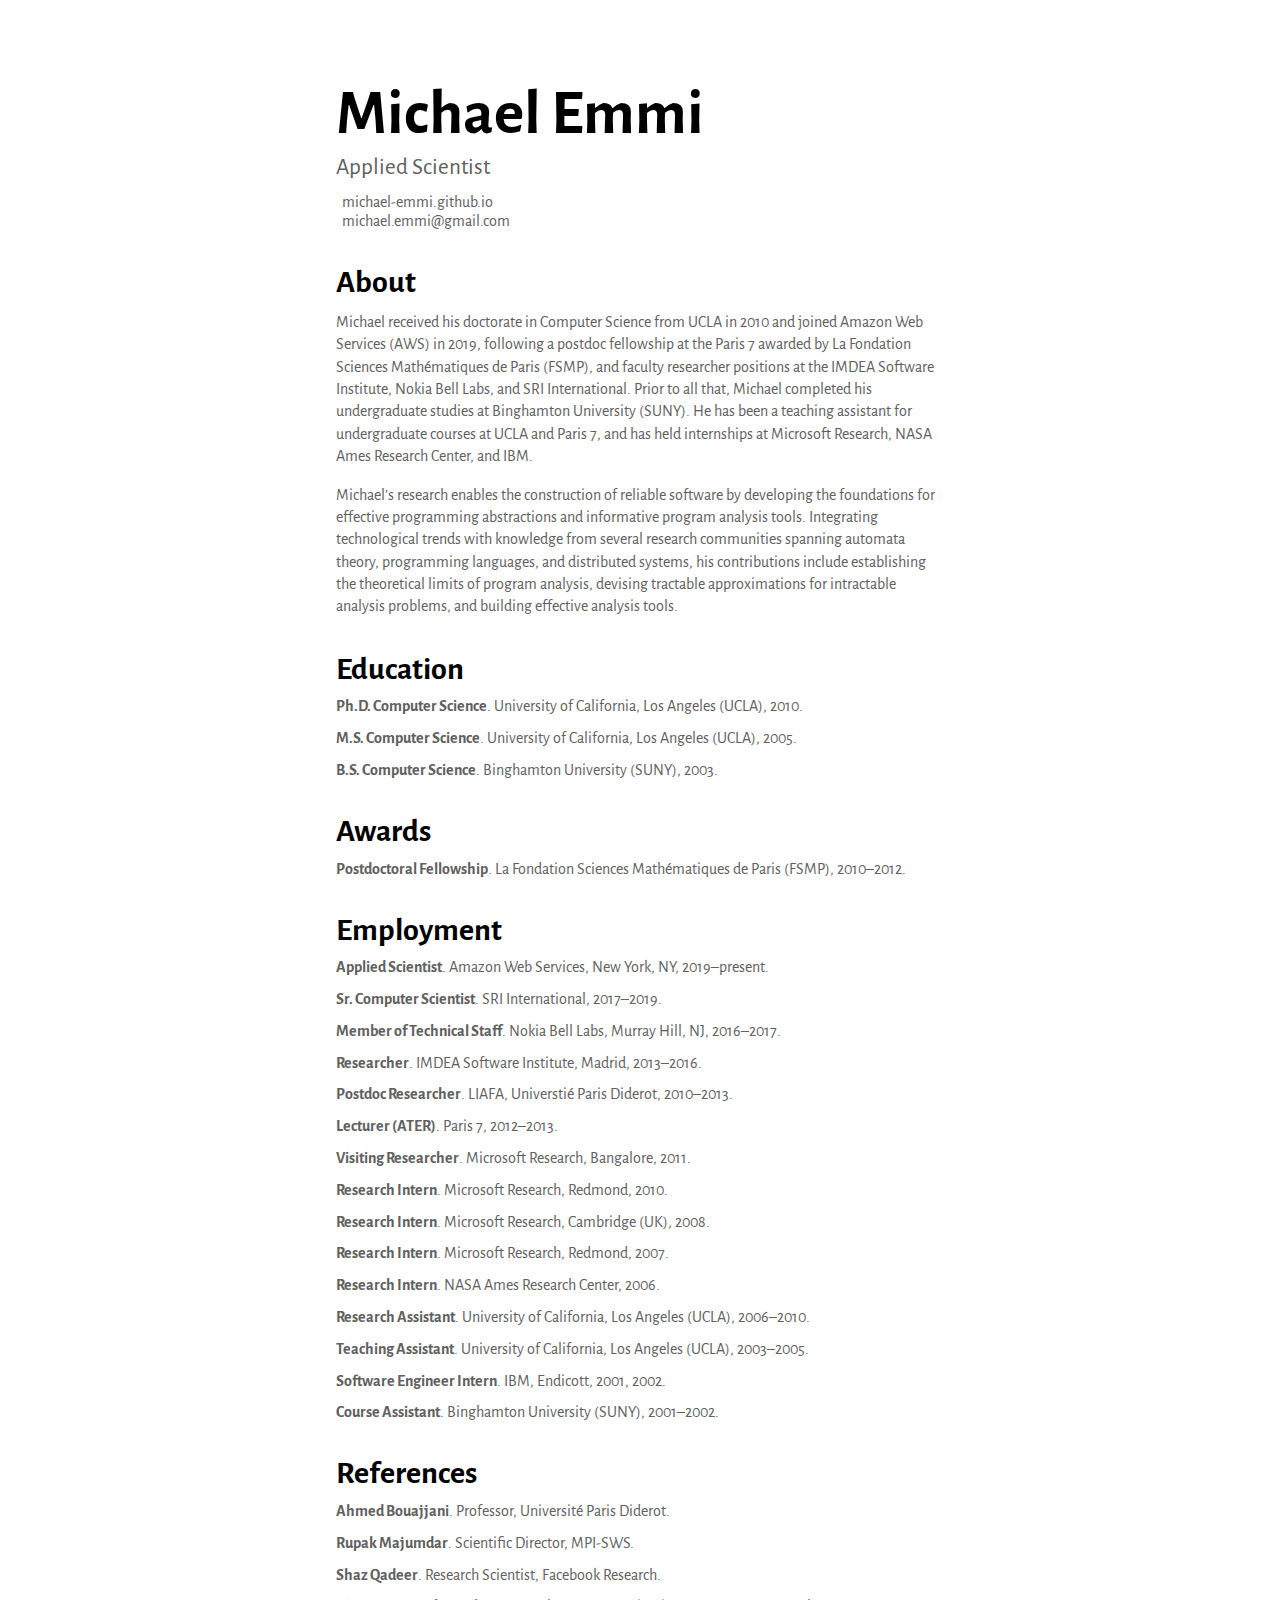
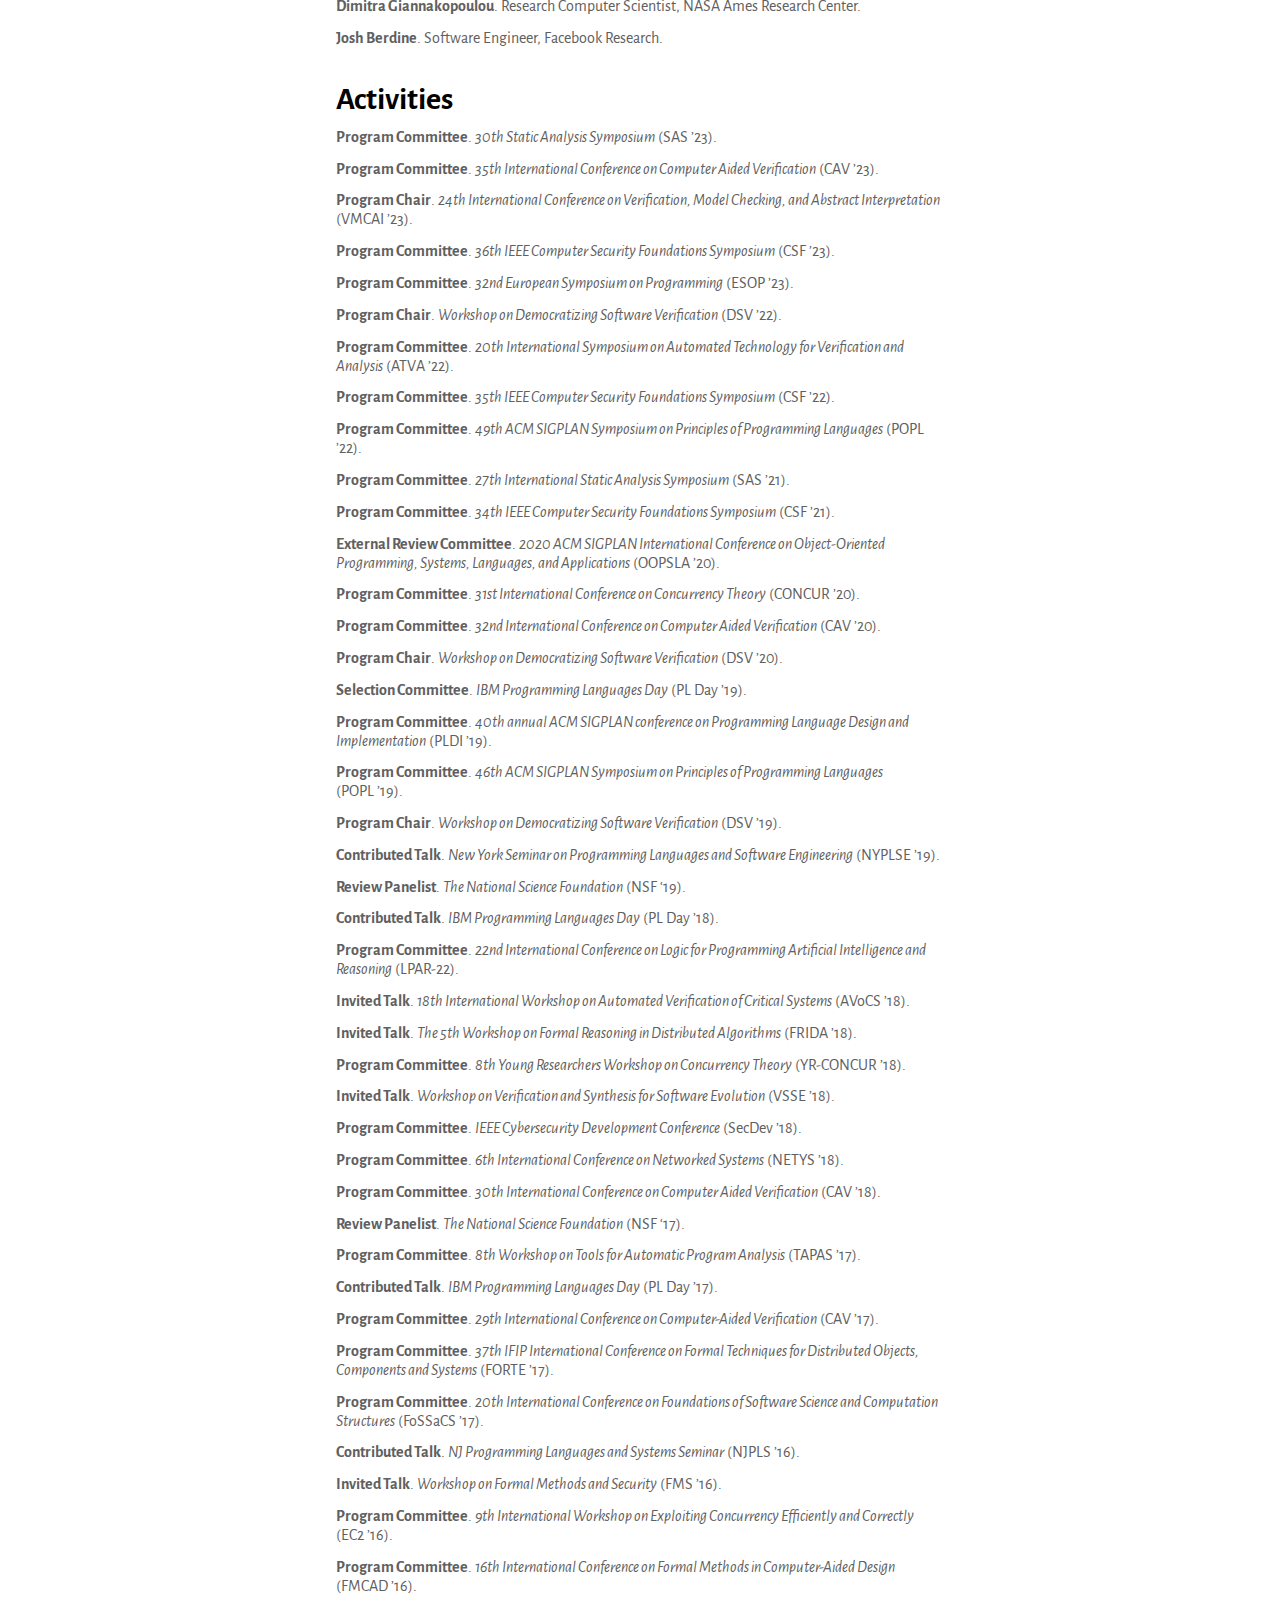
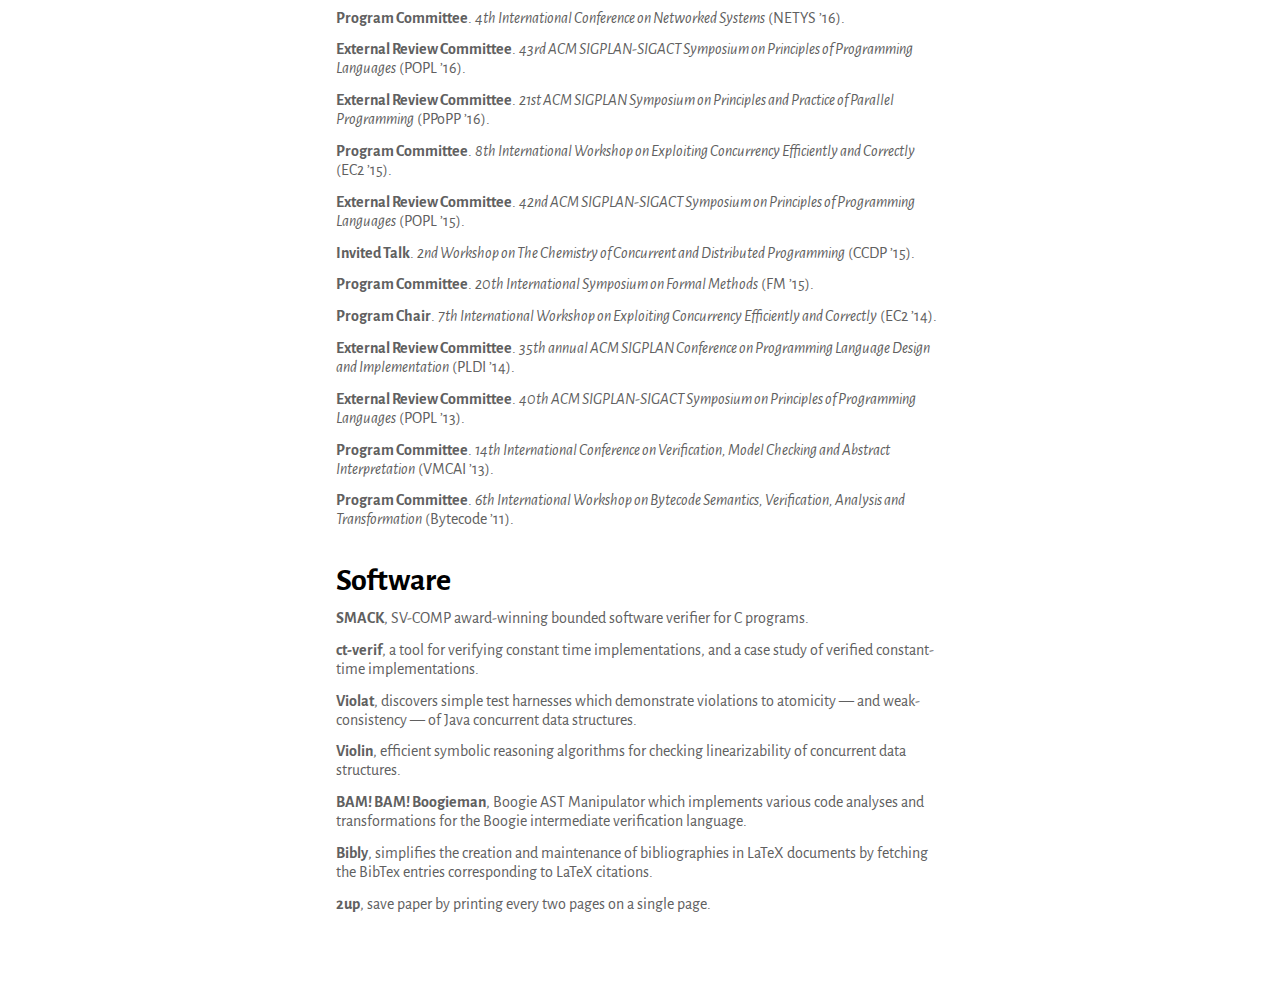
==== cv-no-publications.html @ 53b0be06 "deploy: d41177f6dafae28e1cfff5f3f9bdf8430f9219f1" ====
<!DOCTYPE html>
<html lang="en">
  <head>
    <meta charset='utf-8'>
    <meta name="description" class="template" content="Michael Emmi: Applied Scientist / Amazon Web Services">
    <link rel="stylesheet" media="screen" href="css/screen.css">
    <link rel="stylesheet" media="print" href="css/print.css">
    <link rel="stylesheet" href="css/cv.css">
    <title>Michael Emmi</title>
  </head>

  <body>
    <section id="header">
      <h1 class="title">Michael Emmi</h1>
      <div class="tagline">Applied Scientist</div>
        <div class="row">
          <div class="column left">
            
          </div>
          <div class="column right">
            <a href="https://michael-emmi.github.io">michael-emmi.github.io</a><br>
            <a href="mailto:michael.emmi@gmail.com">michael.emmi@gmail.com</a><br>
          </div>
        </div>
    </section>

    <section id="about">
      <h2>About</h2>
      <div>
          <p>Michael received his doctorate in Computer Science from UCLA in 2010 and joined Amazon Web Services (AWS) in 2019, following a postdoc fellowship at the Paris 7 awarded by La Fondation Sciences Mathématiques de Paris (FSMP), and faculty researcher positions at the IMDEA Software Institute, Nokia Bell Labs, and SRI International. Prior to all that, Michael completed his undergraduate studies at Binghamton University (SUNY). He has been a teaching assistant for undergraduate courses at UCLA and Paris 7, and has held internships at Microsoft Research, NASA Ames Research Center, and IBM.</p>
          <p>Michael’s research enables the construction of reliable software by developing the foundations for effective programming abstractions and informative program analysis tools. Integrating technological trends with knowledge from several research communities spanning automata theory, programming languages, and distributed systems, his contributions include establishing the theoretical limits of program analysis, devising tractable approximations for intractable analysis problems, and building effective analysis tools.</p>
      </div>
    </section>

    <section id="education">
      <h2>Education</h2>
        <div class="item">
          <span class="article-title">Ph.D. Computer Science</span>.
          <!-- , advised by Rupak Majumdar. -->
          University of California, Los Angeles (UCLA), 2010.
        </div>
        <div class="item">
          <span class="article-title">M.S. Computer Science</span>.
          <!-- . -->
          University of California, Los Angeles (UCLA), 2005.
        </div>
        <div class="item">
          <span class="article-title">B.S. Computer Science</span>.
          <!-- , graduated Magna Cum Laude, with Physics minor. -->
          Binghamton University (SUNY), 2003.
        </div>
    </section>

    <section id="awards">
      <h2>Awards</h2>
        <div class="item">
          <span class="article-title">Postdoctoral Fellowship</span>. La Fondation Sciences Mathématiques de Paris (FSMP), 2010–2012.
        </div>
    </section>

    <section id="positions">
      <h2>Employment</h2>
        <div class="item">
          <span class="article-title">Applied Scientist</span>. Amazon Web Services, New York, NY, 2019–present.
        </div>
        <div class="item">
          <span class="article-title">Sr. Computer Scientist</span>. SRI International, 2017–2019.
        </div>
        <div class="item">
          <span class="article-title">Member of Technical Staff</span>. Nokia Bell Labs, Murray Hill, NJ, 2016–2017.
        </div>
        <div class="item">
          <span class="article-title">Researcher</span>. IMDEA Software Institute, Madrid, 2013–2016.
        </div>
        <div class="item">
          <span class="article-title">Postdoc Researcher</span>. LIAFA, Universtié Paris Diderot, 2010–2013.
        </div>
        <div class="item">
          <span class="article-title">Lecturer (ATER)</span>. Paris 7, 2012–2013.
        </div>
        <div class="item">
          <span class="article-title">Visiting Researcher</span>. Microsoft Research, Bangalore, 2011.
        </div>
        <div class="item">
          <span class="article-title">Research Intern</span>. Microsoft Research, Redmond, 2010.
        </div>
        <div class="item">
          <span class="article-title">Research Intern</span>. Microsoft Research, Cambridge (UK), 2008.
        </div>
        <div class="item">
          <span class="article-title">Research Intern</span>. Microsoft Research, Redmond, 2007.
        </div>
        <div class="item">
          <span class="article-title">Research Intern</span>. NASA Ames Research Center, 2006.
        </div>
        <div class="item">
          <span class="article-title">Research Assistant</span>. University of California, Los Angeles (UCLA), 2006–2010.
        </div>
        <div class="item">
          <span class="article-title">Teaching Assistant</span>. University of California, Los Angeles (UCLA), 2003–2005.
        </div>
        <div class="item">
          <span class="article-title">Software Engineer Intern</span>. IBM, Endicott, 2001, 2002.
        </div>
        <div class="item">
          <span class="article-title">Course Assistant</span>. Binghamton University (SUNY), 2001–2002.
        </div>
    </section>

    <section id="references">
      <h2>References</h2>
        <div class="item">
          <span class="article-title"><a href="https://www.irif.fr/~abou//">Ahmed Bouajjani</a></span>. Professor, Université Paris Diderot.
          <span class="print-only"><a href="mailto:abou@irif.fr">abou@irif.fr</a></span>
        </div>
        <div class="item">
          <span class="article-title"><a href="http://www.mpi-sws.org/~rupak/">Rupak Majumdar</a></span>. Scientific Director, MPI-SWS.
          <span class="print-only"><a href="mailto:rupak@mpi-sws.org">rupak@mpi-sws.org</a></span>
        </div>
        <div class="item">
          <span class="article-title"><a href="https://research.fb.com/people/qadeer-shaz/">Shaz Qadeer</a></span>. Research Scientist, Facebook Research.
          
        </div>
        <div class="item">
          <span class="article-title"><a href="http://ti.arc.nasa.gov/profile/dimitra/">Dimitra Giannakopoulou</a></span>. Research Computer Scientist, NASA Ames Research Center.
          <span class="print-only"><a href="mailto:Dimitra.Giannakopoulou@nasa.gov">Dimitra.Giannakopoulou@nasa.gov</a></span>
        </div>
        <div class="item">
          <span class="article-title"><a href="https://research.fb.com/people/berdine-josh/">Josh Berdine</a></span>. Software Engineer, Facebook Research.
          
        </div>
    </section>

    <section id="activities">
      <h2>Activities</h2>
        <div class="item">
          <span class="article-title">Program Committee</span>.
          <span class="article-volume"><a href="https://conf.researchr.org/home/sas-2023">30th Static Analysis Symposium</a></span>
          (SAS ’23).
        </div>
        <div class="item">
          <span class="article-title">Program Committee</span>.
          <span class="article-volume"><a href="http://i-cav.org/2023/">35th International Conference on Computer Aided Verification</a></span>
          (CAV ’23).
        </div>
        <div class="item">
          <span class="article-title">Program Chair</span>.
          <span class="article-volume"><a href="https://popl23.sigplan.org/home/VMCAI-2023">24th International Conference on Verification, Model Checking, and Abstract Interpretation</a></span>
          (VMCAI ’23).
        </div>
        <div class="item">
          <span class="article-title">Program Committee</span>.
          <span class="article-volume"><a href="https://www.ieee-security.org/TC/CSF2023/">36th IEEE Computer Security Foundations Symposium</a></span>
          (CSF ’23).
        </div>
        <div class="item">
          <span class="article-title">Program Committee</span>.
          <span class="article-volume"><a href="">32nd European Symposium on Programming</a></span>
          (ESOP ’23).
        </div>
        <div class="item">
          <span class="article-title">Program Chair</span>.
          <span class="article-volume"><a href="https://smackers.github.io/democratizing-software-verification-workshop-2022/">Workshop on Democratizing Software Verification</a></span>
          (DSV ’22).
        </div>
        <div class="item">
          <span class="article-title">Program Committee</span>.
          <span class="article-volume"><a href="https://atva-conference.org/2022/">20th International Symposium on Automated Technology for Verification and Analysis</a></span>
          (ATVA ’22).
        </div>
        <div class="item">
          <span class="article-title">Program Committee</span>.
          <span class="article-volume"><a href="https://www.ieee-security.org/TC/CSF2022/">35th IEEE Computer Security Foundations Symposium</a></span>
          (CSF ’22).
        </div>
        <div class="item">
          <span class="article-title">Program Committee</span>.
          <span class="article-volume"><a href="https://popl22.sigplan.org">49th ACM SIGPLAN Symposium on Principles of Programming Languages</a></span>
          (POPL ’22).
        </div>
        <div class="item">
          <span class="article-title">Program Committee</span>.
          <span class="article-volume"><a href="https://conf.researchr.org/home/sas-2021">27th International Static Analysis Symposium</a></span>
          (SAS ’21).
        </div>
        <div class="item">
          <span class="article-title">Program Committee</span>.
          <span class="article-volume"><a href="https://www.ieee-security.org/TC/CSF2021/">34th IEEE Computer Security Foundations Symposium</a></span>
          (CSF ’21).
        </div>
        <div class="item">
          <span class="article-title">External Review Committee</span>.
          <span class="article-volume"><a href="https://2020.splashcon.org/track/splash-2020-oopsla">2020 ACM SIGPLAN International Conference on Object-Oriented Programming, Systems, Languages, and Applications</a></span>
          (OOPSLA ’20).
        </div>
        <div class="item">
          <span class="article-title">Program Committee</span>.
          <span class="article-volume"><a href="https://concur2020.forsyte.at">31st International Conference on Concurrency Theory</a></span>
          (CONCUR ’20).
        </div>
        <div class="item">
          <span class="article-title">Program Committee</span>.
          <span class="article-volume"><a href="http://i-cav.org/2020/">32nd International Conference on Computer Aided Verification</a></span>
          (CAV ’20).
        </div>
        <div class="item">
          <span class="article-title">Program Chair</span>.
          <span class="article-volume"><a href="https://smackers.github.io/democratizing-software-verification-workshop-2020/">Workshop on Democratizing Software Verification</a></span>
          (DSV ’20).
        </div>
        <div class="item">
          <span class="article-title">Selection Committee</span>.
          <span class="article-volume"><a href="https://ibm.biz/plday2019">IBM Programming Languages Day</a></span>
          (PL Day ’19).
        </div>
        <div class="item">
          <span class="article-title">Program Committee</span>.
          <span class="article-volume"><a href="https://conf.researchr.org/home/pldi-2019">40th annual ACM SIGPLAN conference on Programming Language Design and Implementation</a></span>
          (PLDI ’19).
        </div>
        <div class="item">
          <span class="article-title">Program Committee</span>.
          <span class="article-volume"><a href="https://popl19.sigplan.org">46th ACM SIGPLAN Symposium on Principles of Programming Languages</a></span>
          (POPL ’19).
        </div>
        <div class="item">
          <span class="article-title">Program Chair</span>.
          <span class="article-volume"><a href="https://smackers.github.io/democratizing-software-verification-workshop-2019/">Workshop on Democratizing Software Verification</a></span>
          (DSV ’19).
        </div>
        <div class="item">
          <span class="article-title">Contributed Talk</span>.
          <span class="article-volume"><a href="https://nyplse.commons.gc.cuny.edu">New York Seminar on Programming Languages and Software Engineering</a></span>
          (NYPLSE ’19).
        </div>
        <div class="item">
          <span class="article-title">Review Panelist</span>.
          <span class="article-volume"><a href="https://www.nsf.gov">The National Science Foundation</a></span>
          (NSF ‘19).
        </div>
        <div class="item">
          <span class="article-title">Contributed Talk</span>.
          <span class="article-volume"><a href="https://ibm.biz/plday2018">IBM Programming Languages Day</a></span>
          (PL Day ’18).
        </div>
        <div class="item">
          <span class="article-title">Program Committee</span>.
          <span class="article-volume"><a href="http://easychair.org/smart-program/LPAR-22/">22nd International Conference on Logic for Programming Artificial Intelligence and Reasoning</a></span>
          (LPAR-22).
        </div>
        <div class="item">
          <span class="article-title">Invited Talk</span>.
          <span class="article-volume"><a href="http://avocs18.irisa.fr">18th International Workshop on Automated Verification of Critical Systems</a></span>
          (AVoCS ’18).
        </div>
        <div class="item">
          <span class="article-title">Invited Talk</span>.
          <span class="article-volume"><a href="http://forsyte.at/events/frida2018/">The 5th Workshop on Formal Reasoning in Distributed Algorithms</a></span>
          (FRIDA ’18).
        </div>
        <div class="item">
          <span class="article-title">Program Committee</span>.
          <span class="article-volume"><a href="https://www.irif.fr/~cenea/yr-concur2018/">8th Young Researchers Workshop on Concurrency Theory</a></span>
          (YR-CONCUR ’18).
        </div>
        <div class="item">
          <span class="article-title">Invited Talk</span>.
          <span class="article-volume"><a href="http://www.cs.princeton.edu/~grigoryf/vsse_program.html">Workshop on Verification and Synthesis for Software Evolution</a></span>
          (VSSE ’18).
        </div>
        <div class="item">
          <span class="article-title">Program Committee</span>.
          <span class="article-volume"><a href="http://secdev.ieee.org/2018/home">IEEE Cybersecurity Development Conference</a></span>
          (SecDev ’18).
        </div>
        <div class="item">
          <span class="article-title">Program Committee</span>.
          <span class="article-volume"><a href="http://netys.net">6th International Conference on Networked Systems</a></span>
          (NETYS ’18).
        </div>
        <div class="item">
          <span class="article-title">Program Committee</span>.
          <span class="article-volume"><a href="http://cavconference.org/2018/">30th International Conference on Computer Aided Verification</a></span>
          (CAV ’18).
        </div>
        <div class="item">
          <span class="article-title">Review Panelist</span>.
          <span class="article-volume"><a href="https://www.nsf.gov">The National Science Foundation</a></span>
          (NSF ‘17).
        </div>
        <div class="item">
          <span class="article-title">Program Committee</span>.
          <span class="article-volume"><a href="http://cs.nyu.edu/acsys/tapas2017/">8th Workshop on Tools for Automatic Program Analysis</a></span>
          (TAPAS ’17).
        </div>
        <div class="item">
          <span class="article-title">Contributed Talk</span>.
          <span class="article-volume"><a href="https://ibm.biz/plday2017">IBM Programming Languages Day</a></span>
          (PL Day ’17).
        </div>
        <div class="item">
          <span class="article-title">Program Committee</span>.
          <span class="article-volume"><a href="http://cavconference.org/2017/">29th International Conference on Computer-Aided Verification</a></span>
          (CAV ’17).
        </div>
        <div class="item">
          <span class="article-title">Program Committee</span>.
          <span class="article-volume"><a href="">37th IFIP International Conference on Formal Techniques for Distributed Objects, Components and Systems</a></span>
          (FORTE ’17).
        </div>
        <div class="item">
          <span class="article-title">Program Committee</span>.
          <span class="article-volume"><a href="http://www.etaps.org/index.php/2017/fossacs">20th International Conference on Foundations of Software Science and Computation Structures</a></span>
          (FoSSaCS ’17).
        </div>
        <div class="item">
          <span class="article-title">Contributed Talk</span>.
          <span class="article-volume"><a href="http://www.njpls.org/sep16.html">NJ Programming Languages and Systems Seminar</a></span>
          (NJPLS ’16).
        </div>
        <div class="item">
          <span class="article-title">Invited Talk</span>.
          <span class="article-volume"><a href="https://conf.researchr.org/track/pldi-2016/FMS-2016-papers">Workshop on Formal Methods and Security</a></span>
          (FMS ’16).
        </div>
        <div class="item">
          <span class="article-title">Program Committee</span>.
          <span class="article-volume"><a href="http://ecee.colorado.edu/pavol/ec2-2016/">9th International Workshop on Exploiting Concurrency Efficiently and Correctly</a></span>
          (EC2 ’16).
        </div>
        <div class="item">
          <span class="article-title">Program Committee</span>.
          <span class="article-volume"><a href="http://www.cs.utexas.edu/~hunt/fmcad/">16th International Conference on Formal Methods in Computer-Aided Design</a></span>
          (FMCAD ’16).
        </div>
        <div class="item">
          <span class="article-title">Program Committee</span>.
          <span class="article-volume"><a href="http://netys.net">4th International Conference on Networked Systems</a></span>
          (NETYS ’16).
        </div>
        <div class="item">
          <span class="article-title">External Review Committee</span>.
          <span class="article-volume"><a href="http://conf.researchr.org/home/POPL-2016">43rd ACM SIGPLAN-SIGACT Symposium on Principles of Programming Languages</a></span>
          (POPL ’16).
        </div>
        <div class="item">
          <span class="article-title">External Review Committee</span>.
          <span class="article-volume"><a href="https://ppopp15.soe.ucsc.edu">21st ACM SIGPLAN Symposium on Principles and Practice of Parallel Programming</a></span>
          (PPoPP ’16).
        </div>
        <div class="item">
          <span class="article-title">Program Committee</span>.
          <span class="article-volume"><a href="http://multicore.doc.ic.ac.uk/events/ec2/">8th International Workshop on Exploiting Concurrency Efficiently and Correctly</a></span>
          (EC2 ’15).
        </div>
        <div class="item">
          <span class="article-title">External Review Committee</span>.
          <span class="article-volume"><a href="http://popl.mpi-sws.org/2015/">42nd ACM SIGPLAN-SIGACT Symposium on Principles of Programming Languages</a></span>
          (POPL ’15).
        </div>
        <div class="item">
          <span class="article-title">Invited Talk</span>.
          <span class="article-volume"><a href="http://netys.net/history/netys2015/workshops/index.html">2nd Workshop on The Chemistry of Concurrent and Distributed Programming</a></span>
          (CCDP ’15).
        </div>
        <div class="item">
          <span class="article-title">Program Committee</span>.
          <span class="article-volume"><a href="http://fm2015.ifi.uio.no">20th International Symposium on Formal Methods</a></span>
          (FM ’15).
        </div>
        <div class="item">
          <span class="article-title">Program Chair</span>.
          <span class="article-volume"><a href="http://software.imdea.org/ec2-2014/">7th International Workshop on Exploiting Concurrency Efficiently and Correctly</a></span>
          (EC2 ’14).
        </div>
        <div class="item">
          <span class="article-title">External Review Committee</span>.
          <span class="article-volume"><a href="http://conferences.inf.ed.ac.uk/pldi2014/">35th annual ACM SIGPLAN Conference on Programming Language Design and Implementation</a></span>
          (PLDI ’14).
        </div>
        <div class="item">
          <span class="article-title">External Review Committee</span>.
          <span class="article-volume"><a href="http://popl.mpi-sws.org/2013/">40th ACM SIGPLAN-SIGACT Symposium on Principles of Programming Languages</a></span>
          (POPL ’13).
        </div>
        <div class="item">
          <span class="article-title">Program Committee</span>.
          <span class="article-volume"><a href="http://vmcai13.di.univr.it/">14th International Conference on Verification, Model Checking and Abstract Interpretation</a></span>
          (VMCAI ’13).
        </div>
        <div class="item">
          <span class="article-title">Program Committee</span>.
          <span class="article-volume"><a href="http://vmcai13.di.univr.it/">6th International Workshop on Bytecode Semantics, Verification, Analysis and Transformation</a></span>
          (Bytecode ’11).
        </div>
    </section>

    <section id="software">
      <h2>Software</h2>
        <div class="item">
          <span class="article-title"><a href="https://github.com/smackers/smack">SMACK</a></span>,
          SV-COMP award-winning bounded software verifier for C programs.

          <span class="print-only"><a href="https://github.com/smackers/smack">https://github.com/smackers/smack</a></span>
        </div>
        <div class="item">
          <span class="article-title"><a href="https://github.com/imdea-software/verifying-constant-time">ct-verif</a></span>,
          a tool for verifying constant time implementations, and a case study of verified constant-time implementations.

          <span class="print-only"><a href="https://github.com/imdea-software/verifying-constant-time">https://github.com/imdea-software/verifying-constant-time</a></span>
        </div>
        <div class="item">
          <span class="article-title"><a href="https://github.com/michael-emmi/violat">Violat</a></span>,
          discovers simple test harnesses which demonstrate violations to atomicity — and weak-consistency — of Java concurrent data structures.

          <span class="print-only"><a href="https://github.com/michael-emmi/violat">https://github.com/michael-emmi/violat</a></span>
        </div>
        <div class="item">
          <span class="article-title"><a href="https://github.com/imdea-software/violin">Violin</a></span>,
          efficient symbolic reasoning algorithms for checking linearizability of concurrent data structures.

          <span class="print-only"><a href="https://github.com/imdea-software/violin">https://github.com/imdea-software/violin</a></span>
        </div>
        <div class="item">
          <span class="article-title"><a href="https://github.com/michael-emmi/bam-bam-boogieman">BAM! BAM! Boogieman</a></span>,
          Boogie AST Manipulator which implements various code analyses and transformations for the Boogie intermediate verification language.

          <span class="print-only"><a href="https://github.com/michael-emmi/bam-bam-boogieman">https://github.com/michael-emmi/bam-bam-boogieman</a></span>
        </div>
        <div class="item">
          <span class="article-title"><a href="https://github.com/michael-emmi/bibly">Bibly</a></span>,
          simplifies the creation and maintenance of bibliographies in LaTeX documents by fetching the BibTex entries corresponding to LaTeX citations.

          <span class="print-only"><a href="https://github.com/michael-emmi/bibly">https://github.com/michael-emmi/bibly</a></span>
        </div>
        <div class="item">
          <span class="article-title"><a href="https://github.com/michael-emmi/2up">2up</a></span>,
          save paper by printing every two pages on a single page.

          <span class="print-only"><a href="https://github.com/michael-emmi/2up">https://github.com/michael-emmi/2up</a></span>
        </div>
    </section>

  </body>

</html>
---- css/screen.css ----
@import url("https://fonts.googleapis.com/css?family=Alegreya+Sans");

body {
  font-family: 'Alegreya Sans', Georgia, serif;
  padding: 0;
  margin: 1em 1em 1em 1em;
}

@media only screen and (max-device-width: 480px) {
  body {
    font-family: sans-serif;;
  }
  p {
    font-size: 2vw;
  }
}

section {
  margin: 2em 0 1em 0;
  padding: 0 1em 0 1em;
}

h2 {
  margin: 0 0 0.3em 0;
  font-size: 2em;
  font-weight: light;
  color: #000000;
}

p {
  margin: 0 0 1em 0;
  line-height: 1.4;
  color: #606060;
}

a {
  color: #A0A0A0;
  text-decoration: none;
}

a[href] {
  color: #606060;
}

a[href]:hover {
  color: #F08080;
  text-decoration: underline;
}

.screen-only {

}

.print-only {
  display: none;
}

.info a {
  color: #A0A0A0;
}

.tag a {
  padding: 0.2em;
  color: #A0A0A0;
}

#header {
  white-space: nowrap;
}

.title {
  font-size: 4em;
  margin: 0 0 0 0;
}

.tagline {
  font-size: 1.45em;
  font-weight: normal;
  margin: 0 0 0.5em 0;
  color: #606060;
}

ol {
  padding-left: 0
}

.item {
  display: table;
  width: 100%;
  margin-bottom: 0.8em;
  color: #606060;
}

li.item {
  display: list-item
}

.head {
  display: table-row;
}


.row {
  clear: both;
  padding: 0;
  margin: 0;
}

.row:first-child {
  margin-left: 0;
}

.row:before,
.row:after {
  content: "";
  display: table;
}

.row:after {
  clear: both;
}

.row {
  zoom: 1;
}

.column {
  display: block;
  float: left;
  margin: 0 1% 0 1%;
}

.left {
	width: 48%;
}
.right {
	width: 48%;
}
---- css/print.css ----
@page {
  size: auto;
}

@page :first {
}

body {
  font-size: 9pt;
  padding: 0;
  margin: 1em 1em 1em 1em;
}

section {
  margin: 2em 0 1em 0;
  padding: 0 1em 0 1em;
}

h2 {
  margin: 0 0 0.3em 0;
  font-size: 2em;
  font-weight: light;
  color: #000000;
  page-break-inside: avoid;
}

p {
  margin: 0 0 1em 0;
  line-height: 1.4;
  color: #606060;
}

a {
/*  color: #A0A0A0;*/
  text-decoration: none;
}

a[href] {
  color: #606060;
}

a[href]:hover {
/*  color: #F08080;*/
/*  text-decoration: underline;*/
}

.screen-only {
  display: none;
}

.print-only {

}

.info a {
  color: #A0A0A0;
}

.tag a {
  padding: 0.2em;
/*  color: #A0A0A0;*/
}

#header {
  white-space: nowrap;
}

.title {
  font-size: 4em;
  margin: 0 0 0 0;
}

.tagline {
  font-size: 1.45em;
  font-weight: normal;
  margin: 0 0 0.5em 0;
  color: #606060;
}

.item {
  display: table;
  width: 100%;
  margin-bottom: 0.8em;
  color: #606060;
  page-break-inside: avoid;
}

.head {
  display: table-row;
}


.row {
  clear: both;
  padding: 0;
  margin: 0;
}

.row:first-child {
  margin-left: 0;
}

.row:before,
.row:after {
  content: "";
  display: table;
}

.row:after {
  clear: both;
}

.row {
  zoom: 1;
}

.column {
  display: block;
  float: left;
  margin: 0 1% 0 1%;
}

.left {
	width: 48%;
}
.right {
	width: 48%;
}
---- css/cv.css ----
body {
  width: 40em;
  margin: 2cm auto 2cm auto;
}

.article-title {
  font-weight: bold;
}

.article-volume {
  font-style: italic;
  font-weight: light;
}

.list span::after {
  content: ", "
}

.list span:last-of-type:after {
  content: ""
}

@media only screen and (max-device-width: 480px) {
	.column { margin: 1% 0 1% 0%;}
	.left, .right { width: 100%; }
  body {
    margin: 5%;
    font-size: 3vw;
    -webkit-font-smoothing: antialiased;
  }
}
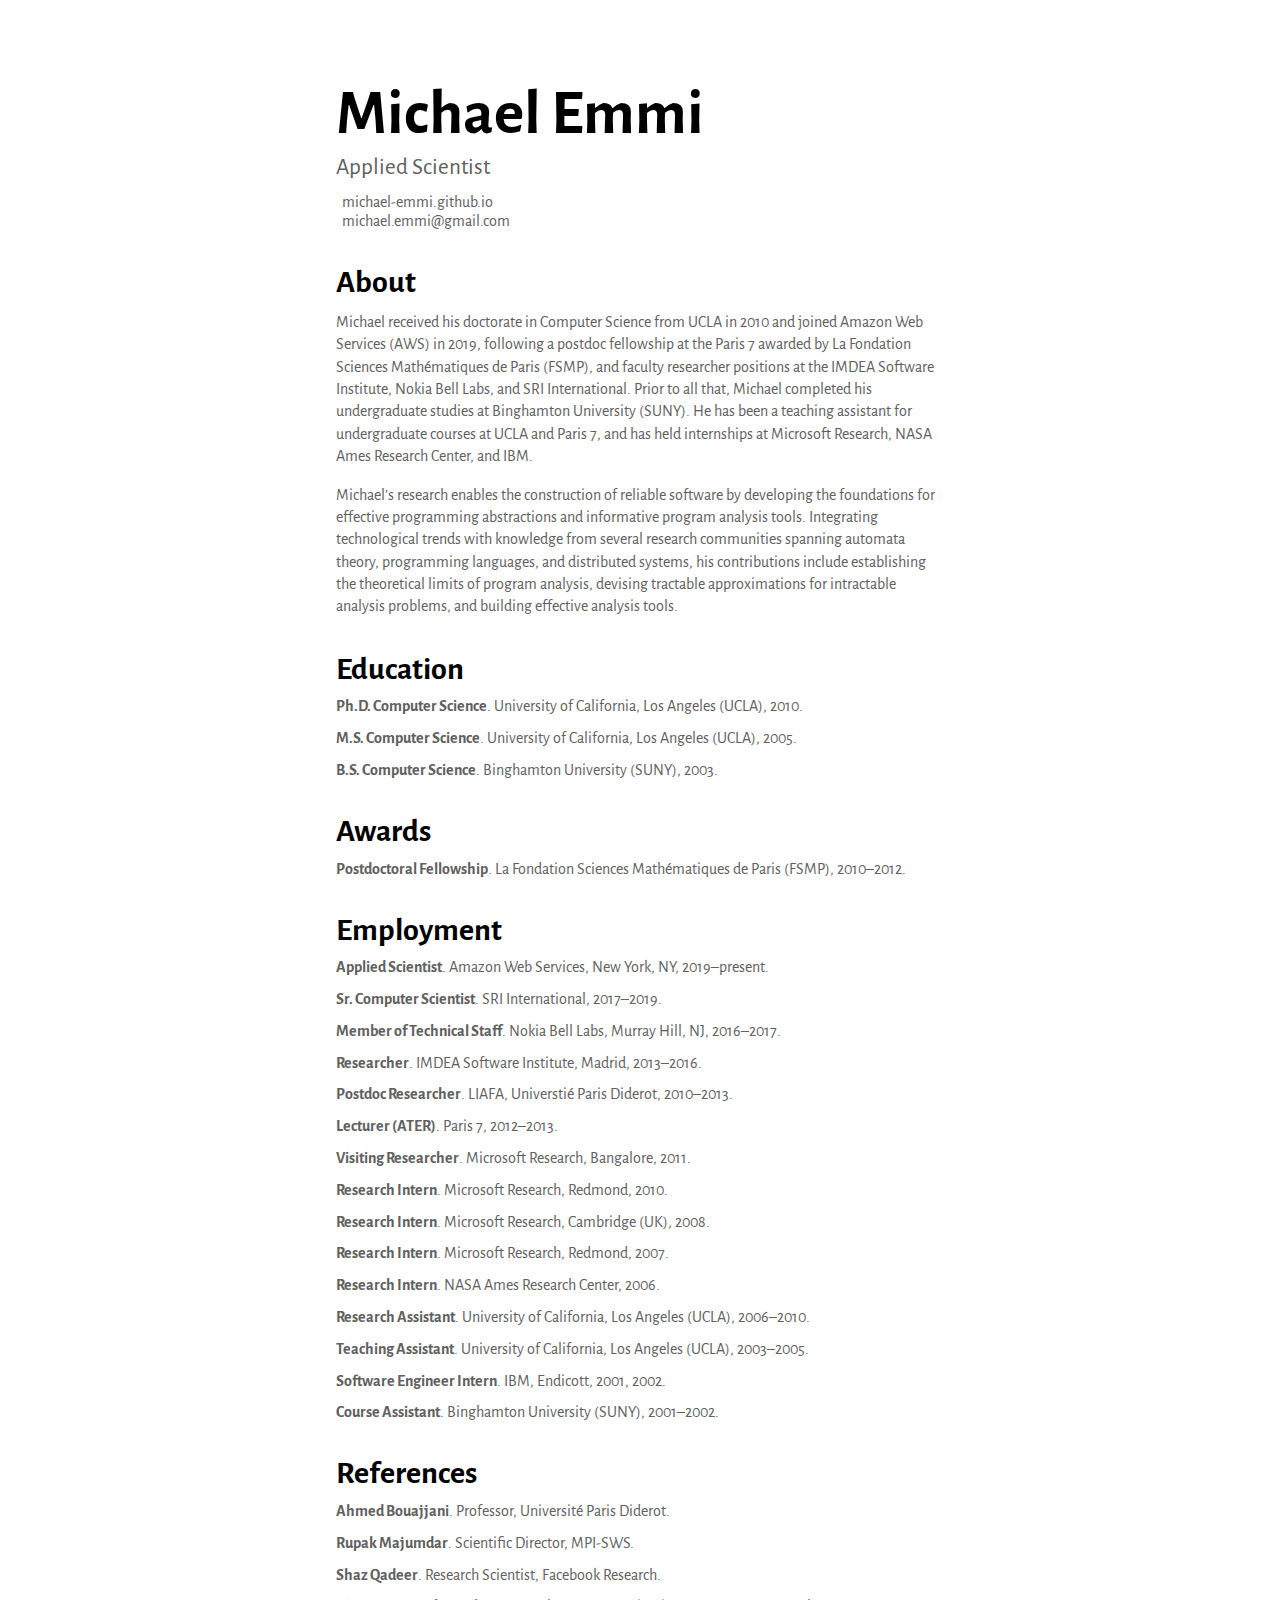
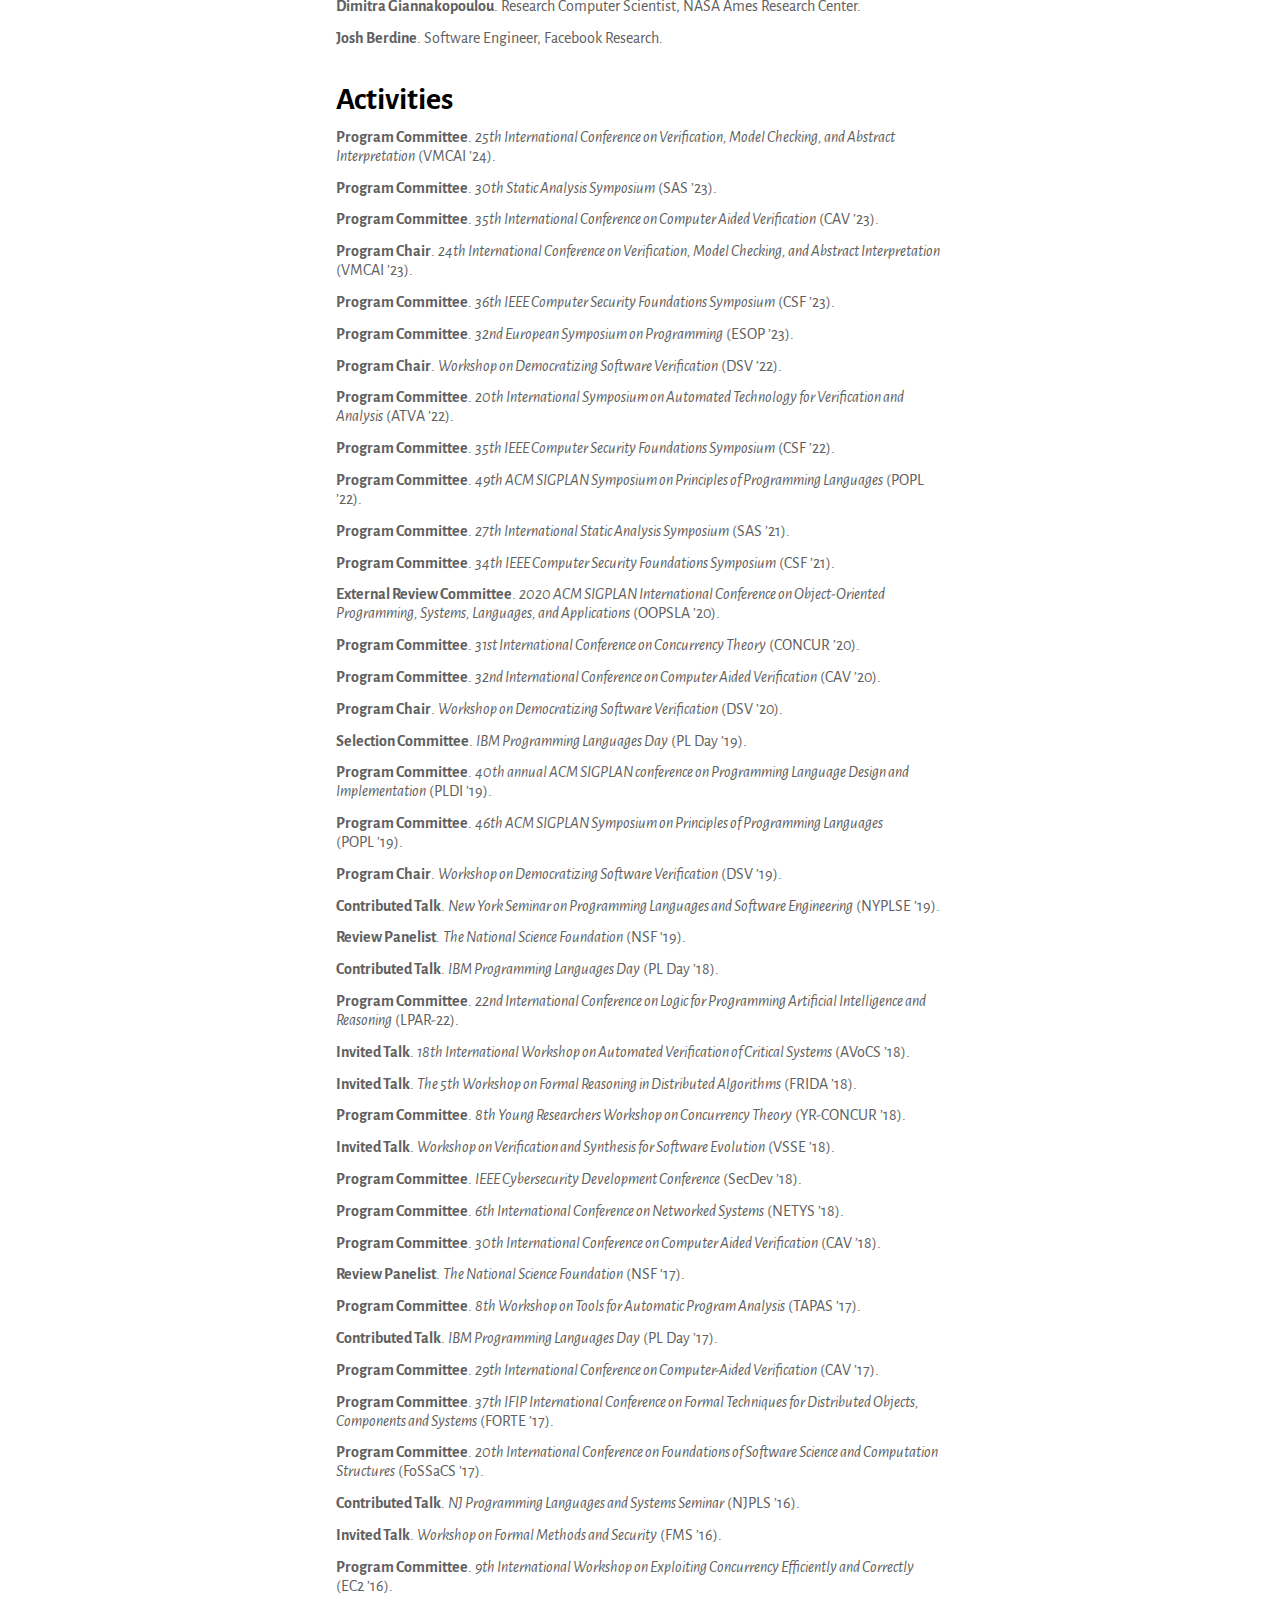
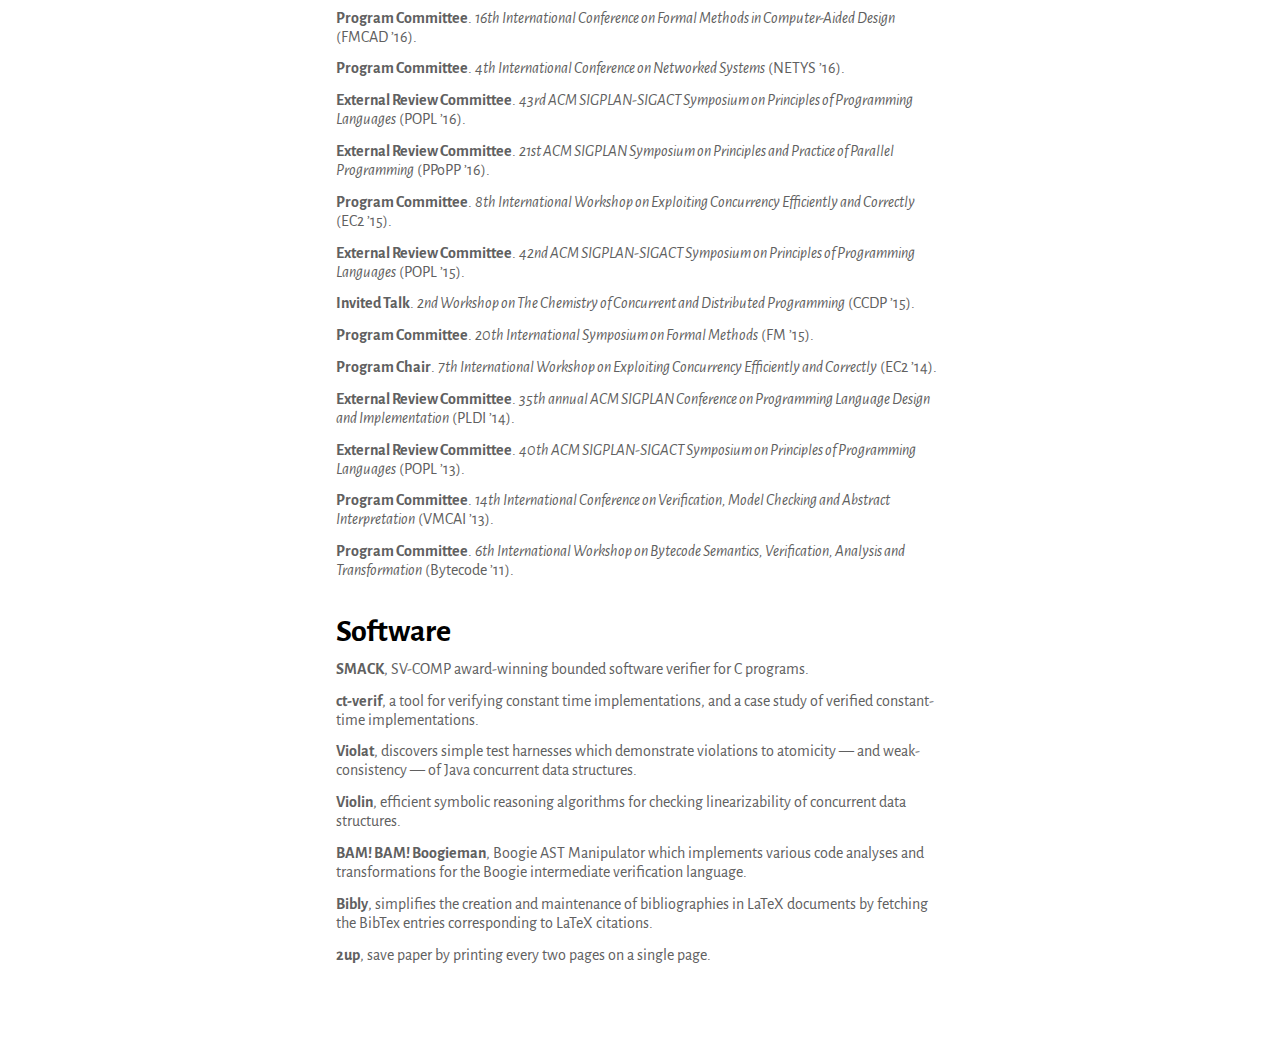
==== commit 23ccdacb: "deploy: 332b6254cb1dd34e638961495ad30aedfce64a0a" ====
--- a/cv-no-publications.html
+++ b/cv-no-publications.html
@@ -135,6 +135,11 @@
       <h2>Activities</h2>
         <div class="item">
           <span class="article-title">Program Committee</span>.
+          <span class="article-volume"><a href="https://popl24.sigplan.org/home/VMCAI-2024">25th International Conference on Verification, Model Checking, and Abstract Interpretation</a></span>
+          (VMCAI ’24).
+        </div>
+        <div class="item">
+          <span class="article-title">Program Committee</span>.
           <span class="article-volume"><a href="https://conf.researchr.org/home/sas-2023">30th Static Analysis Symposium</a></span>
           (SAS ’23).
         </div>
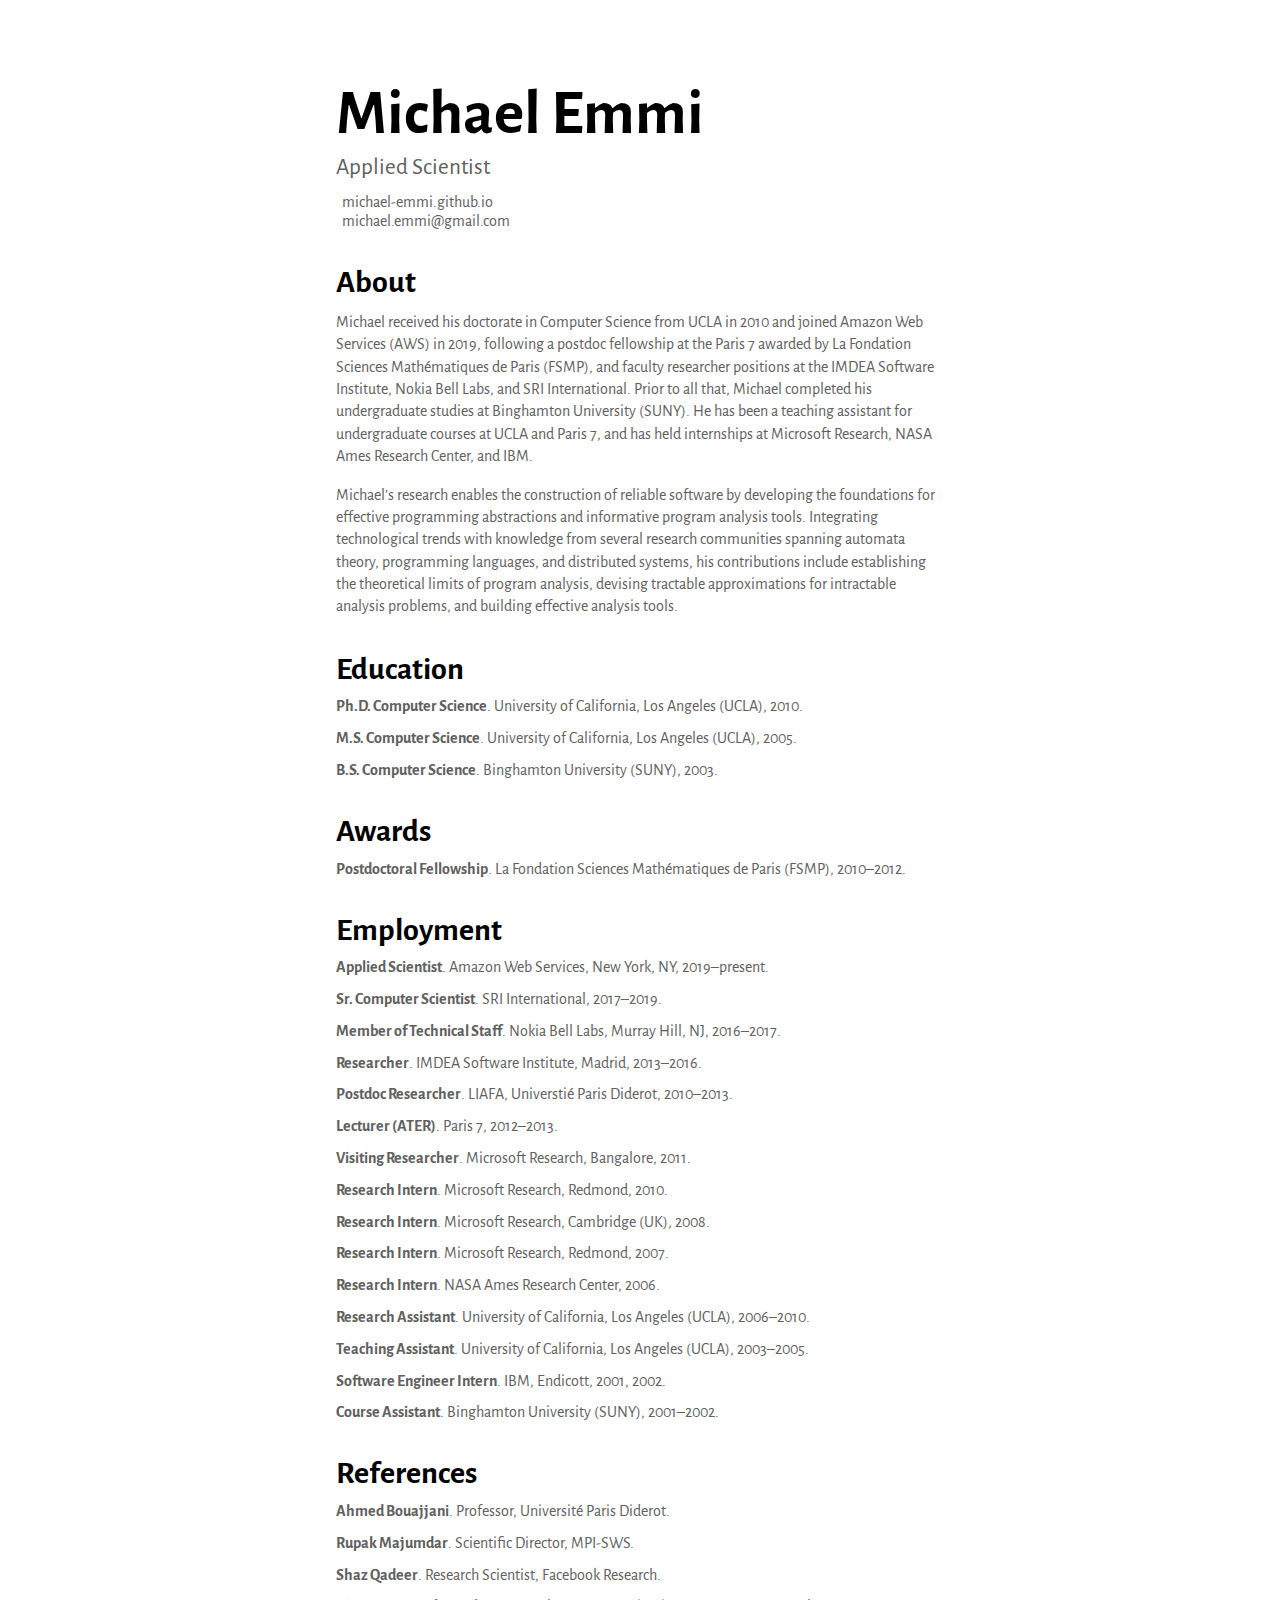
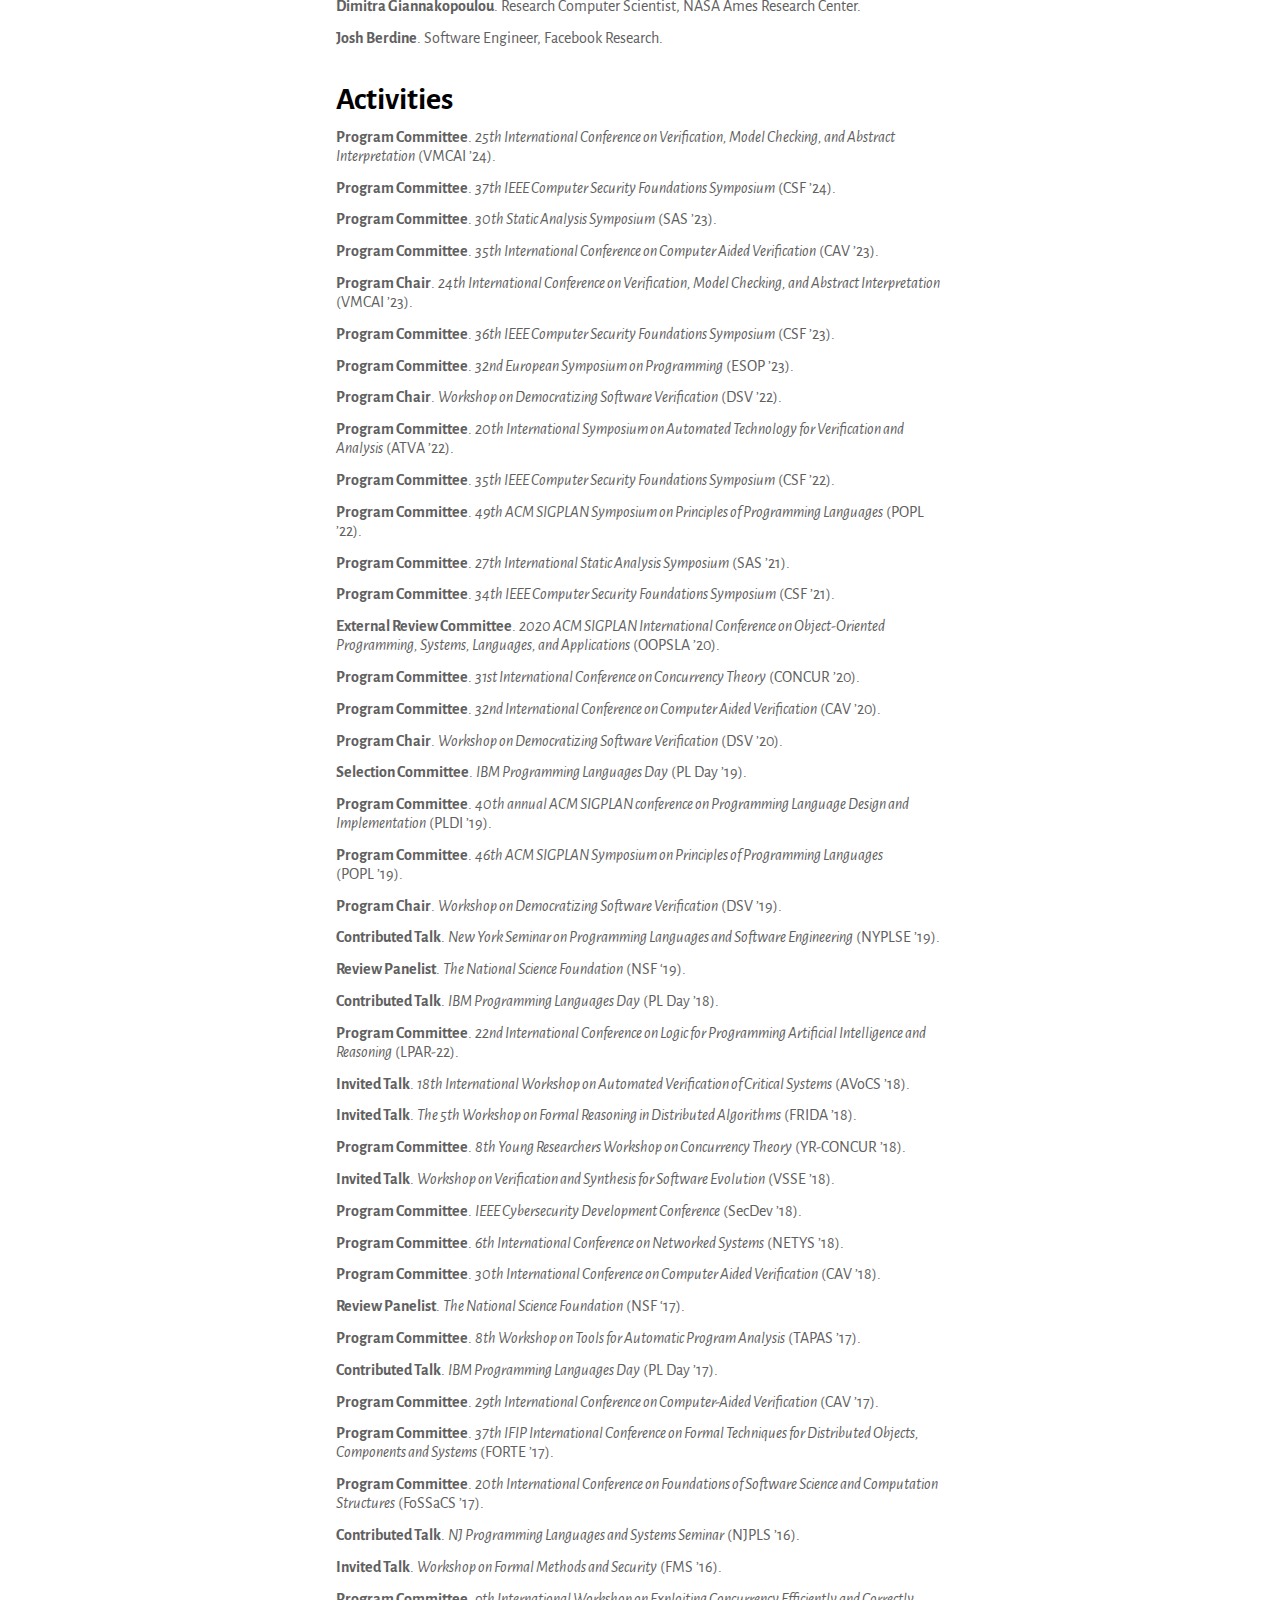
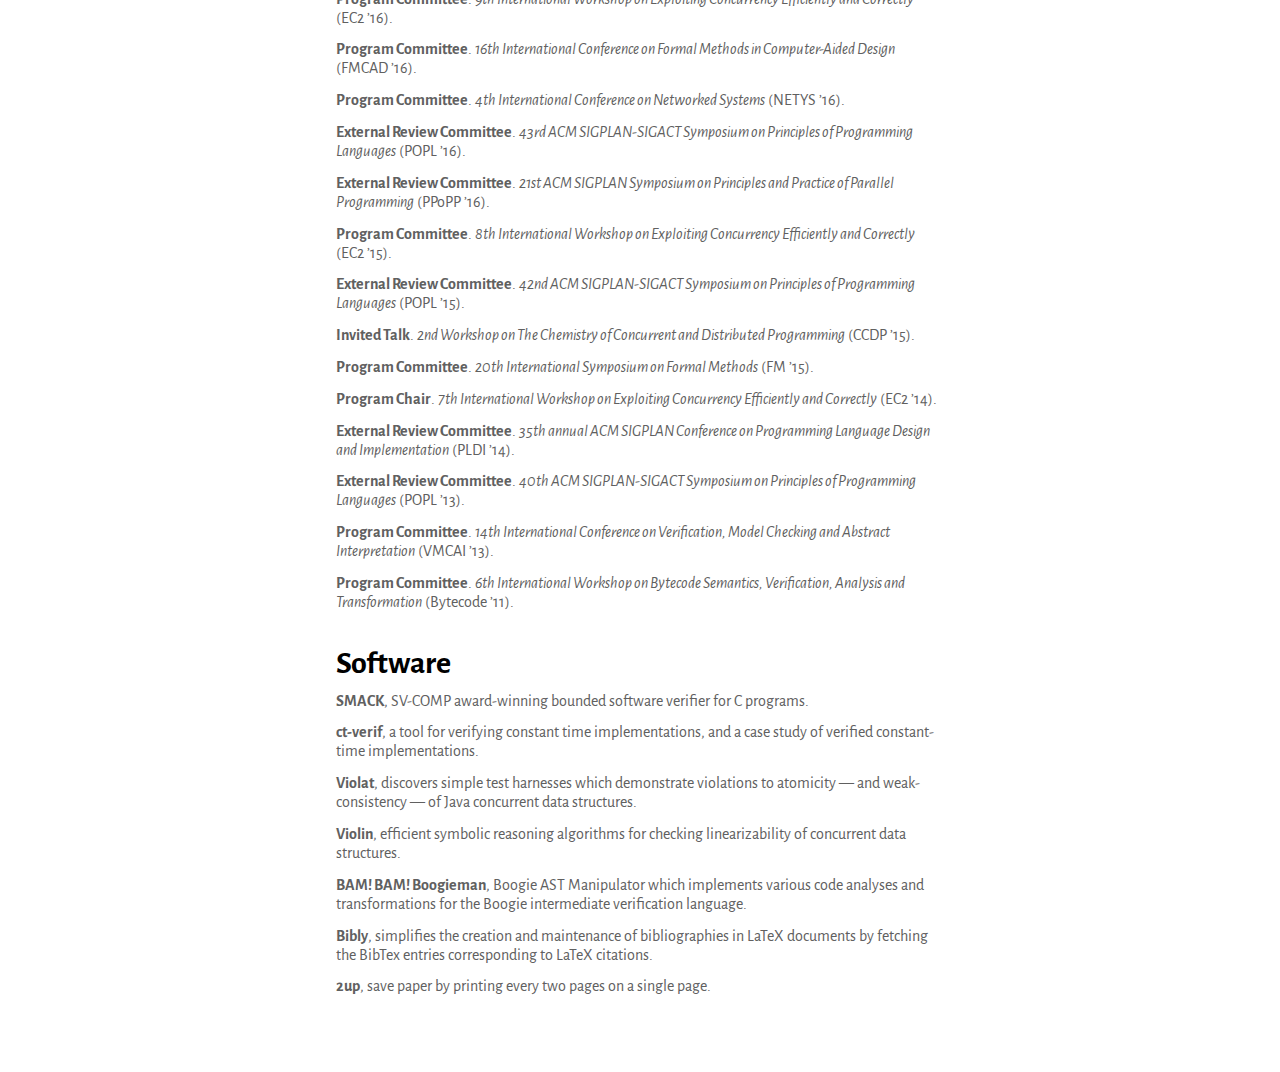
==== commit 74fa51f4: "deploy: 33acbae799d99c4404a9b9a7135a664088d4403b" ====
--- a/cv-no-publications.html
+++ b/cv-no-publications.html
@@ -140,6 +140,11 @@
         </div>
         <div class="item">
           <span class="article-title">Program Committee</span>.
+          <span class="article-volume"><a href="https://csf2024.ieee-security.org">37th IEEE Computer Security Foundations Symposium</a></span>
+          (CSF ’24).
+        </div>
+        <div class="item">
+          <span class="article-title">Program Committee</span>.
           <span class="article-volume"><a href="https://conf.researchr.org/home/sas-2023">30th Static Analysis Symposium</a></span>
           (SAS ’23).
         </div>
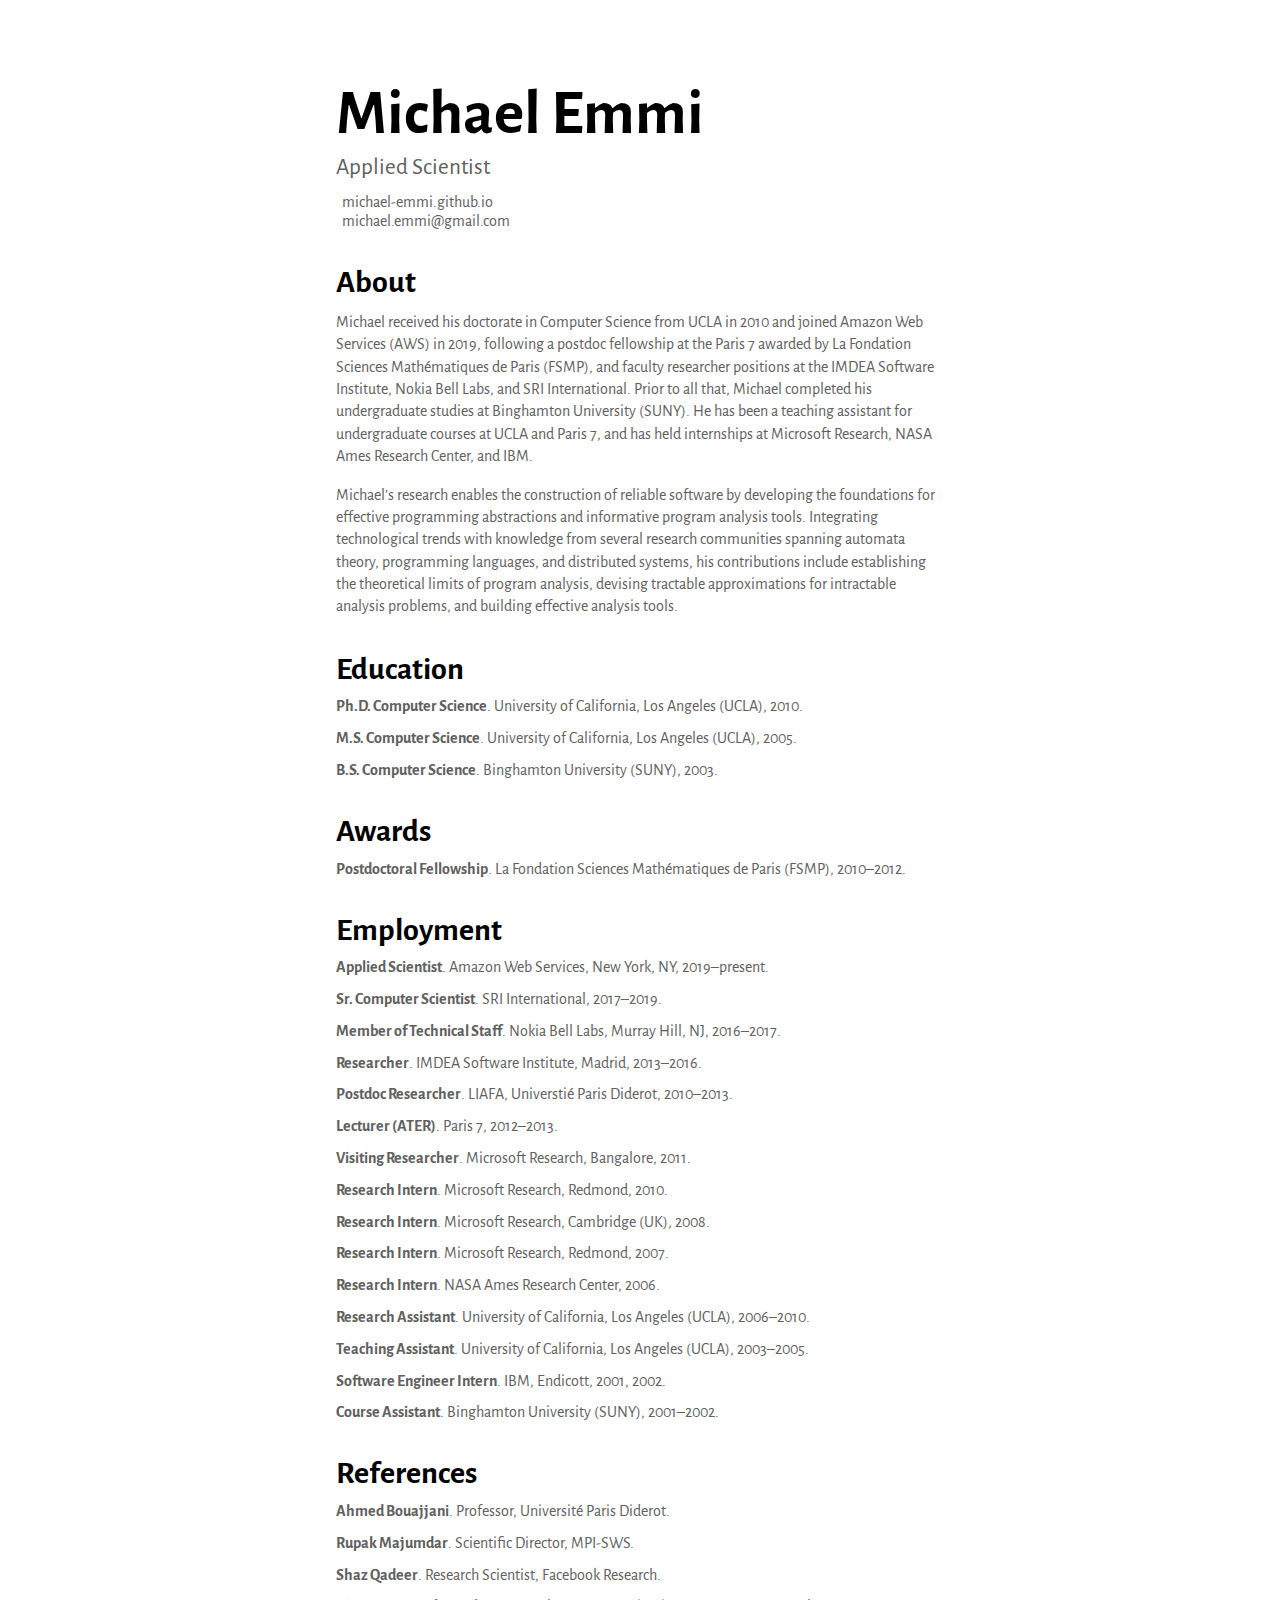
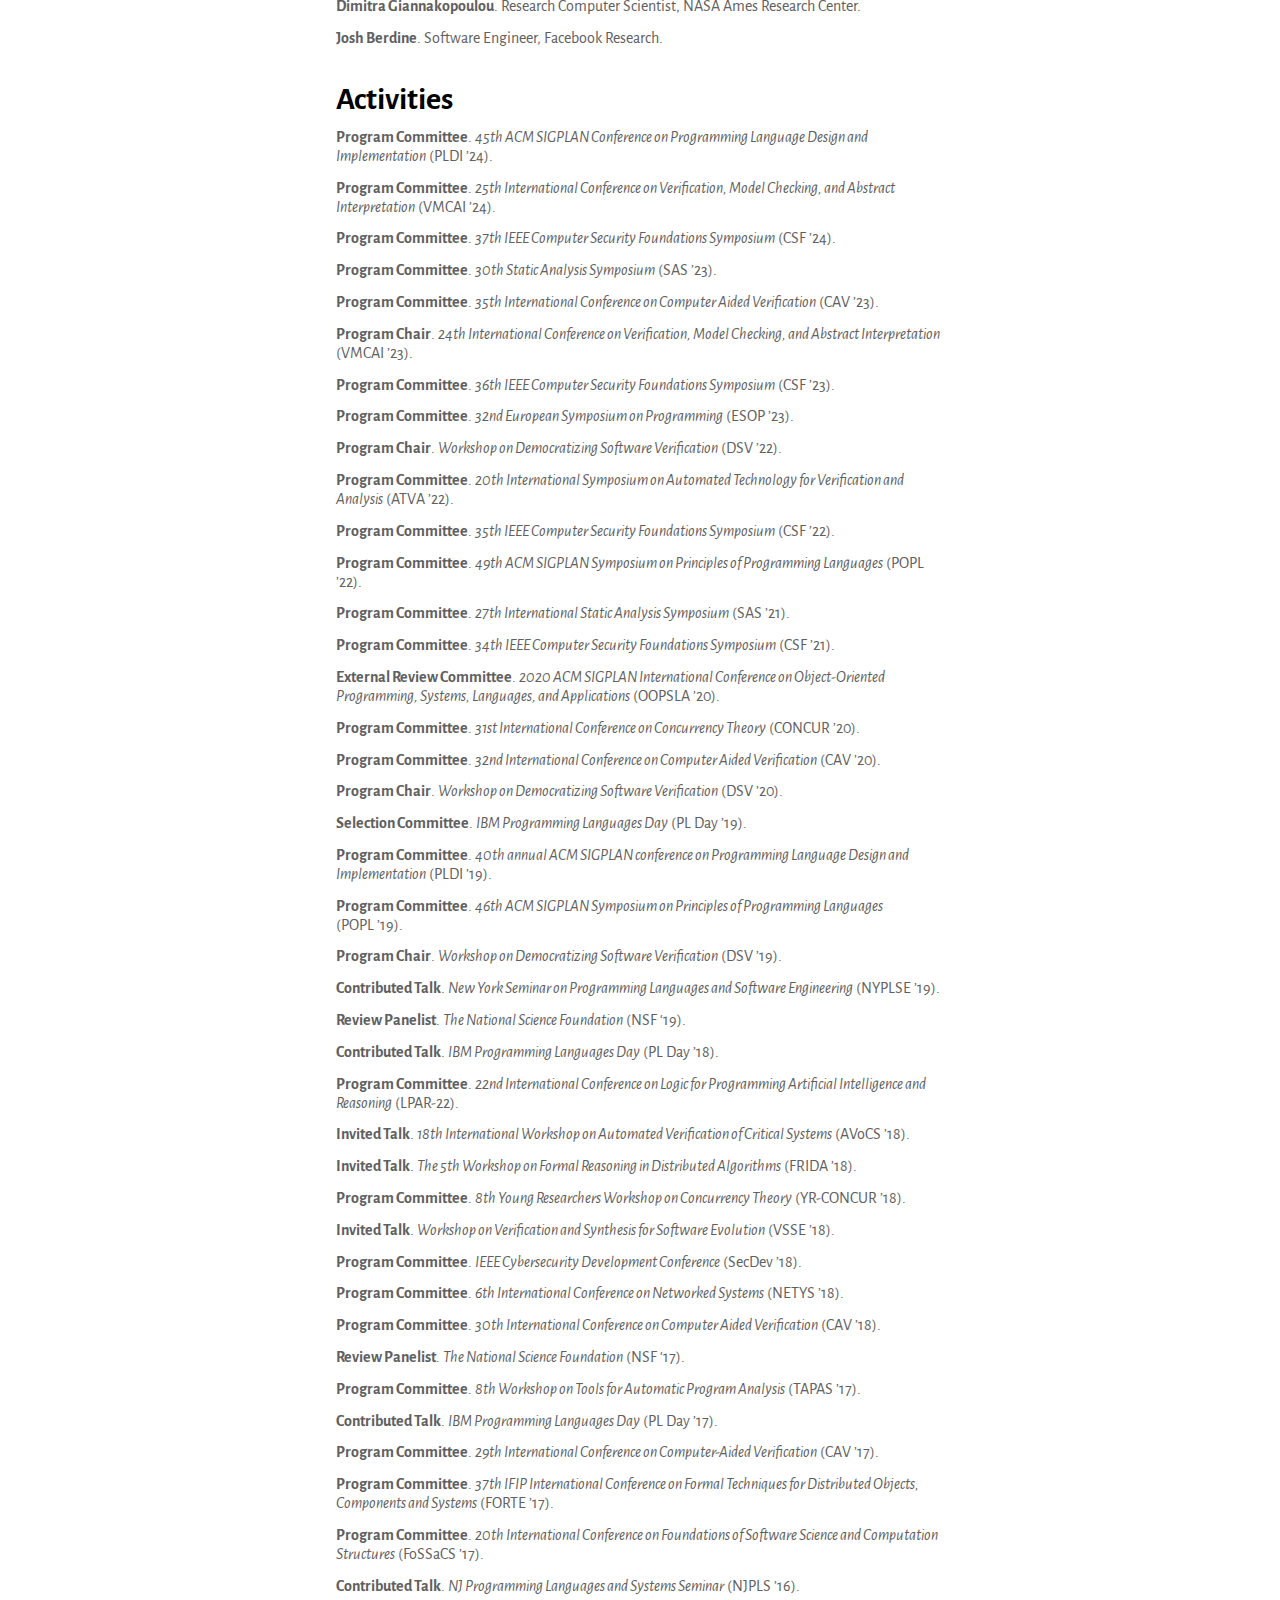
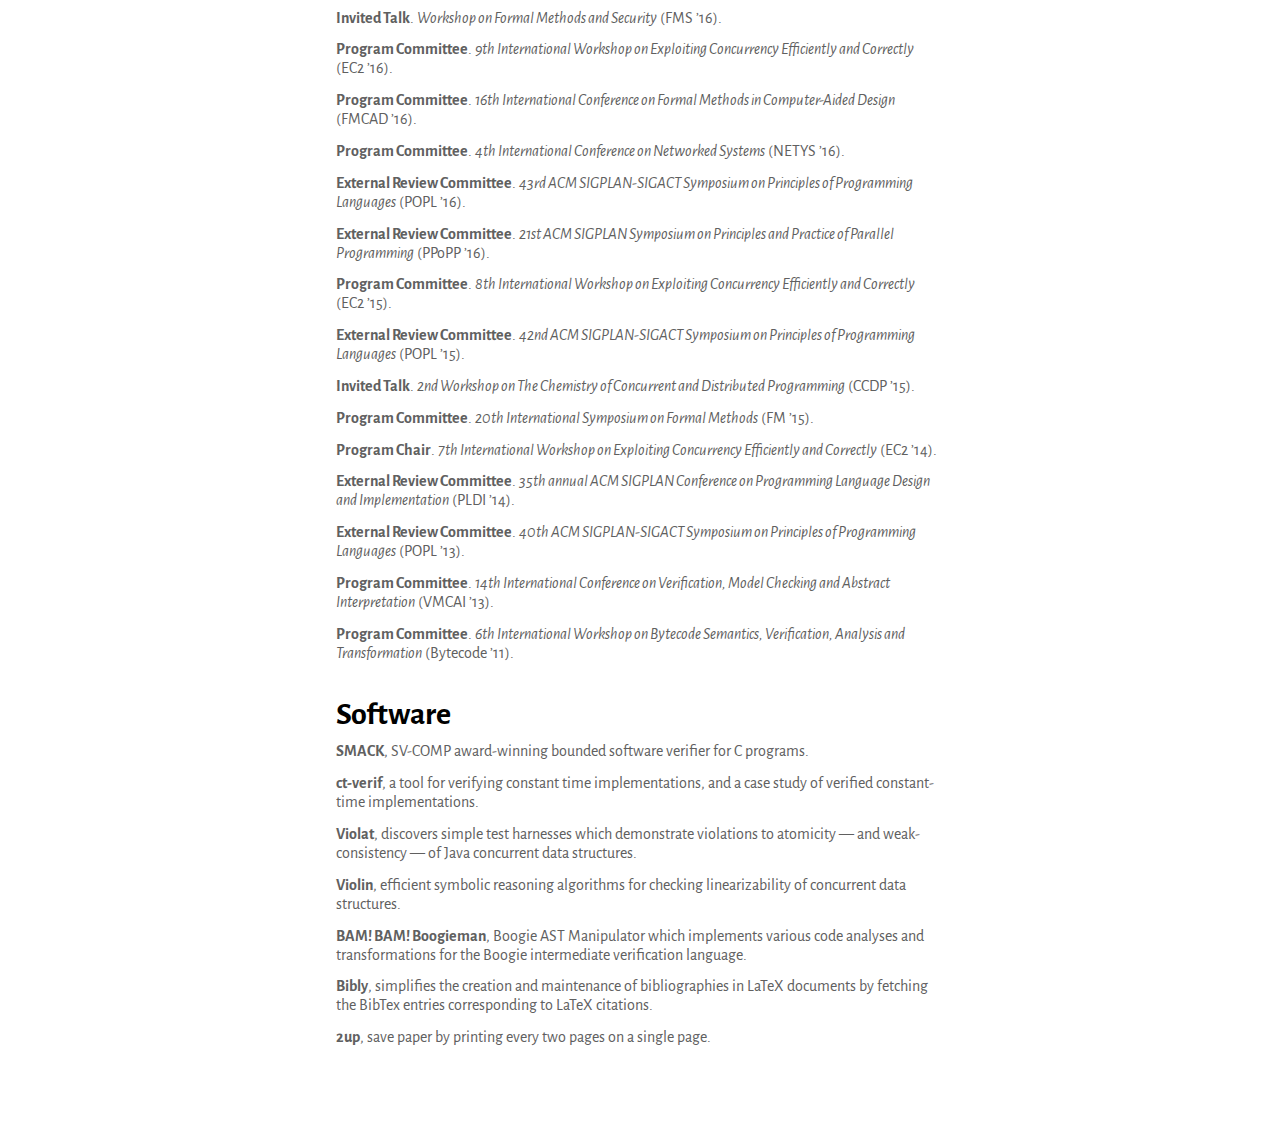
==== commit a11668ef: "deploy: 48a621429aaf382dfbdef66cae34ddddd2b34388" ====
--- a/cv-no-publications.html
+++ b/cv-no-publications.html
@@ -135,6 +135,11 @@
       <h2>Activities</h2>
         <div class="item">
           <span class="article-title">Program Committee</span>.
+          <span class="article-volume"><a href="https://pldi24.sigplan.org">45th ACM SIGPLAN Conference on Programming Language Design and Implementation</a></span>
+          (PLDI ’24).
+        </div>
+        <div class="item">
+          <span class="article-title">Program Committee</span>.
           <span class="article-volume"><a href="https://popl24.sigplan.org/home/VMCAI-2024">25th International Conference on Verification, Model Checking, and Abstract Interpretation</a></span>
           (VMCAI ’24).
         </div>
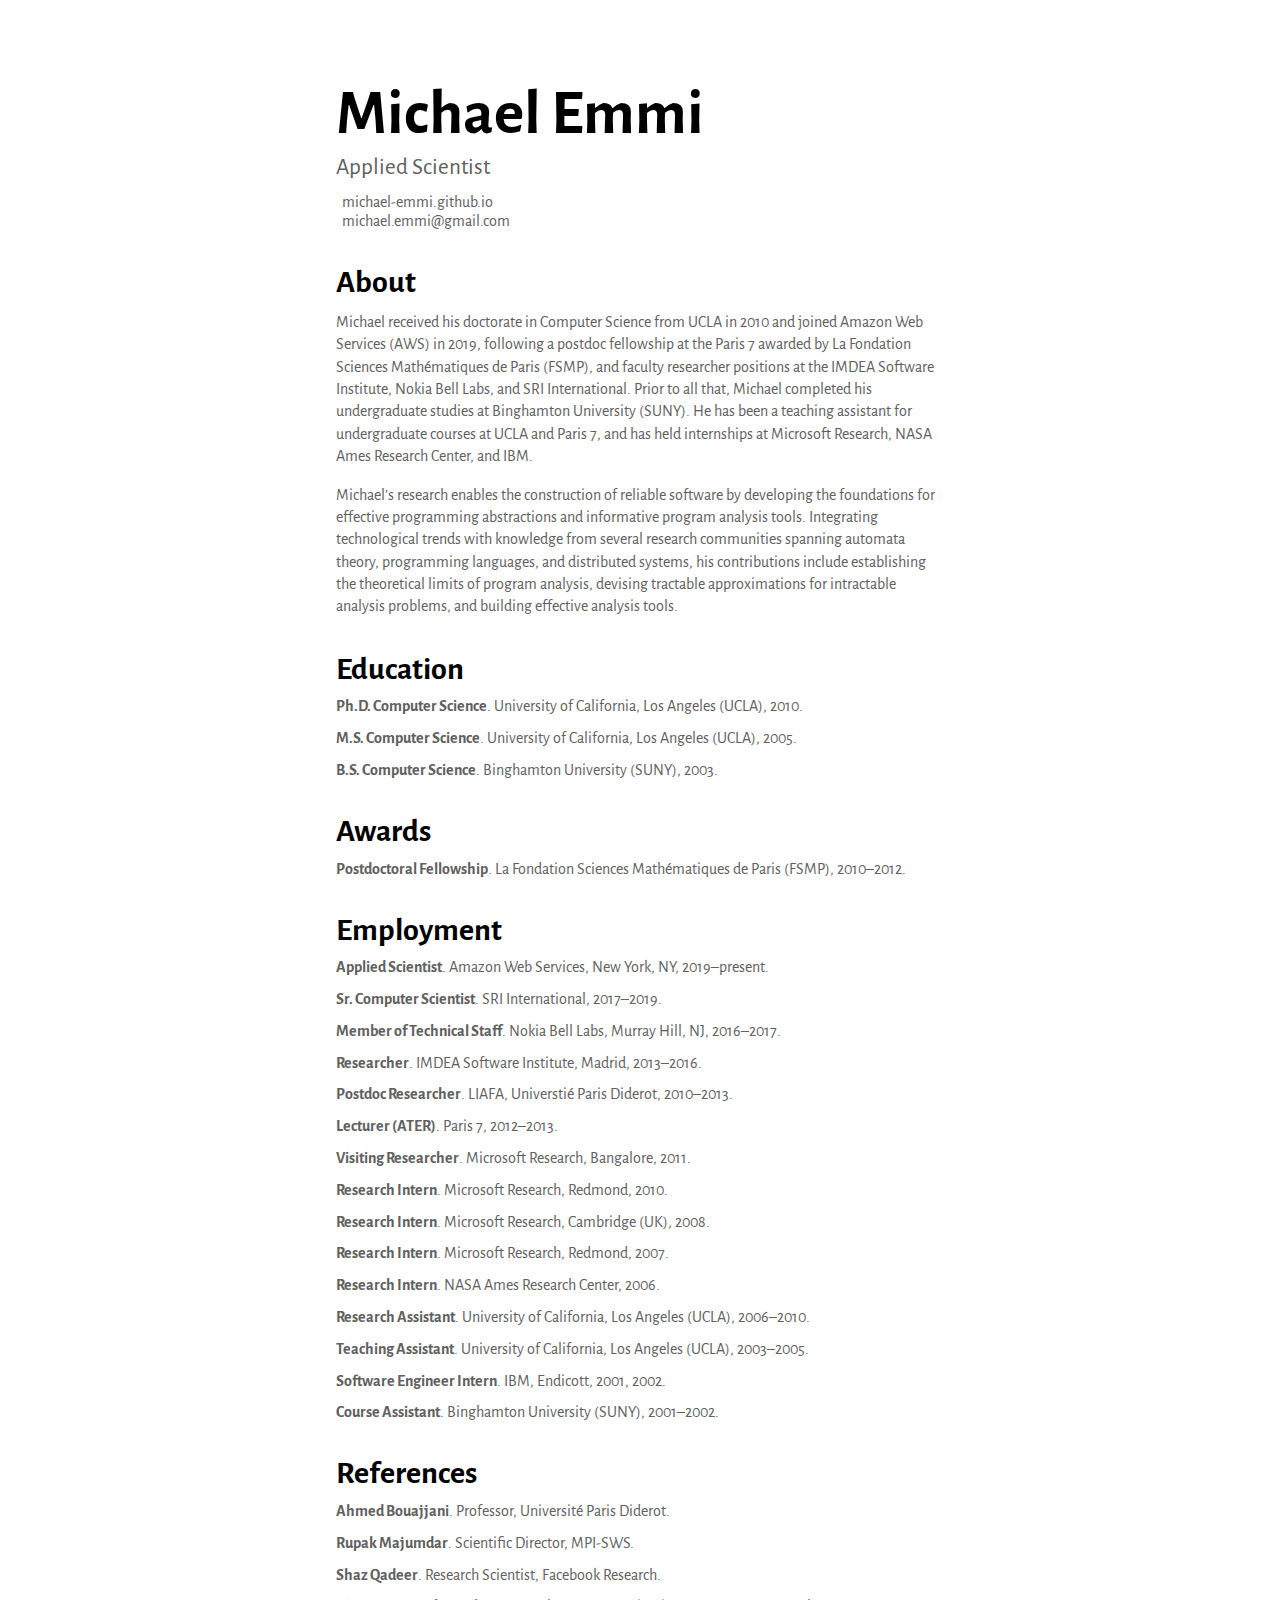
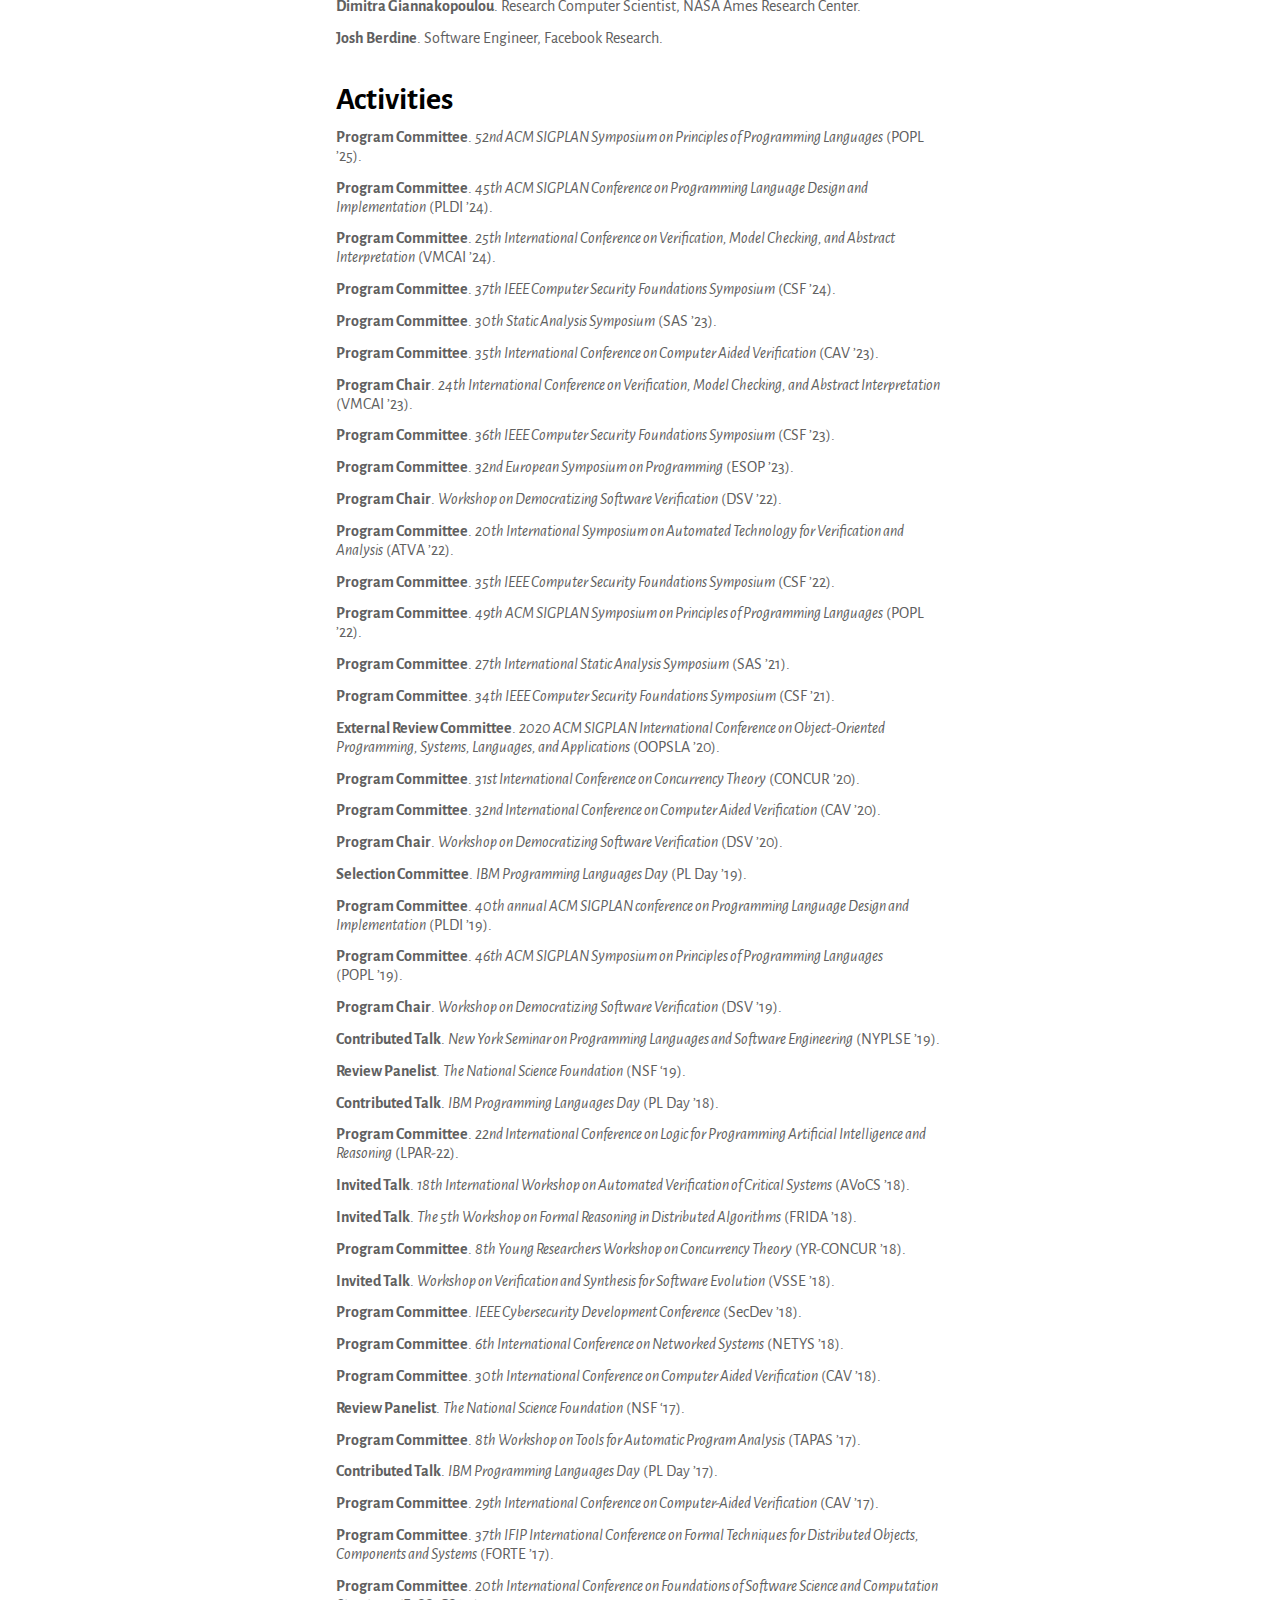
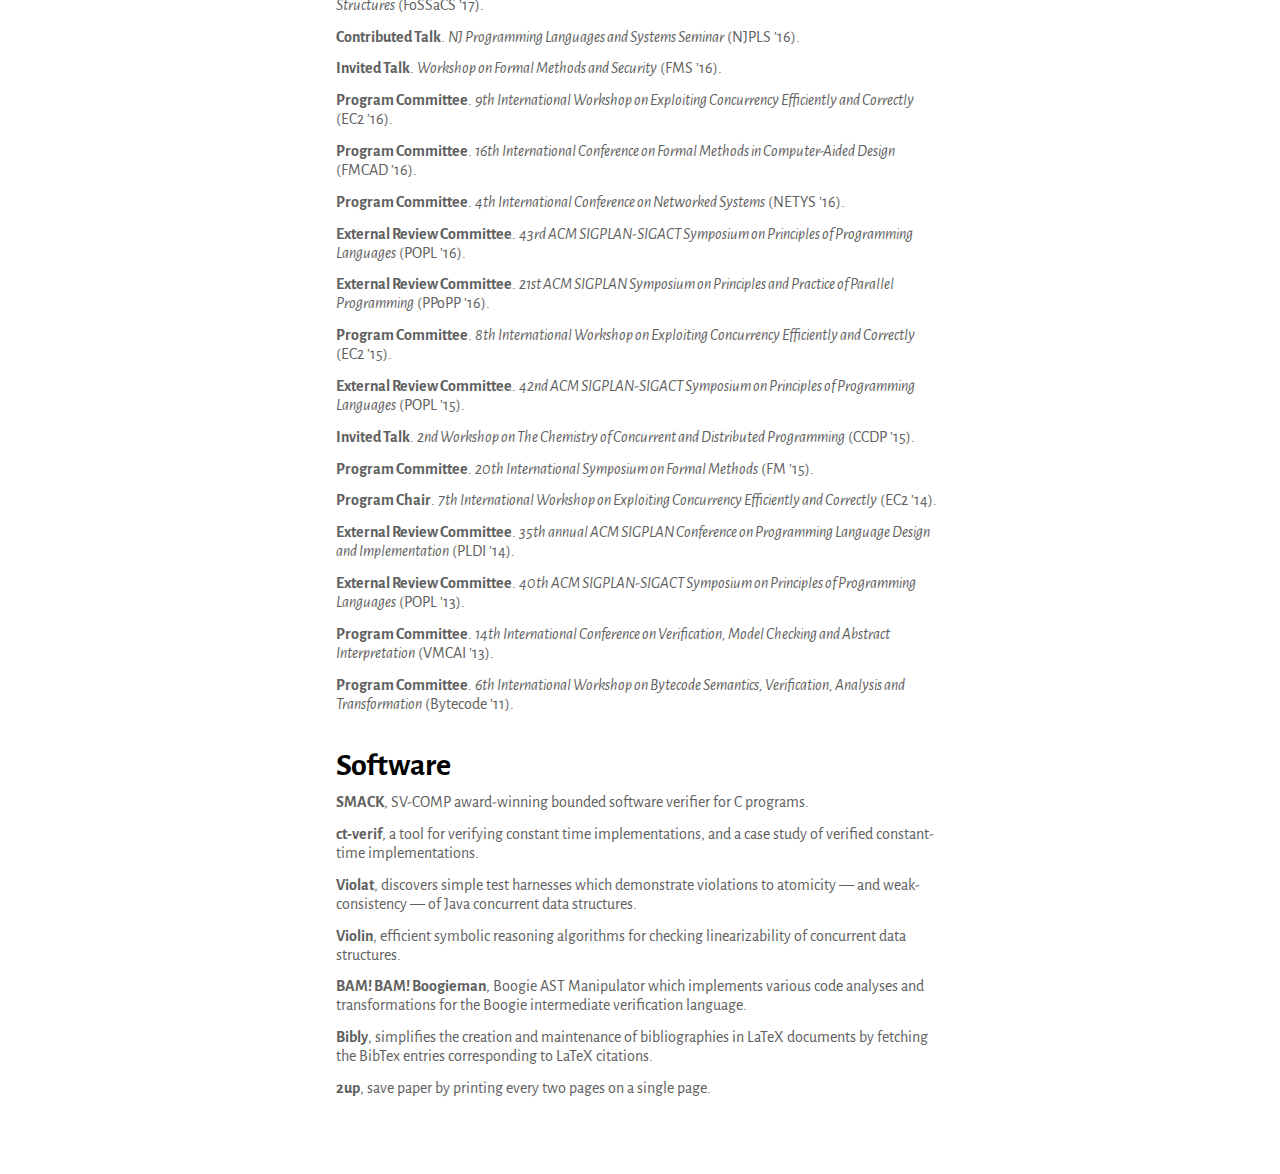
==== commit 5fa7ee67: "deploy: e93c30ccd0ab6504942505a4f4866d3db2ed14d3" ====
--- a/cv-no-publications.html
+++ b/cv-no-publications.html
@@ -135,6 +135,11 @@
       <h2>Activities</h2>
         <div class="item">
           <span class="article-title">Program Committee</span>.
+          <span class="article-volume"><a href="https://popl24.sigplan.org">52nd ACM SIGPLAN Symposium on Principles of Programming Languages</a></span>
+          (POPL ’25).
+        </div>
+        <div class="item">
+          <span class="article-title">Program Committee</span>.
           <span class="article-volume"><a href="https://pldi24.sigplan.org">45th ACM SIGPLAN Conference on Programming Language Design and Implementation</a></span>
           (PLDI ’24).
         </div>
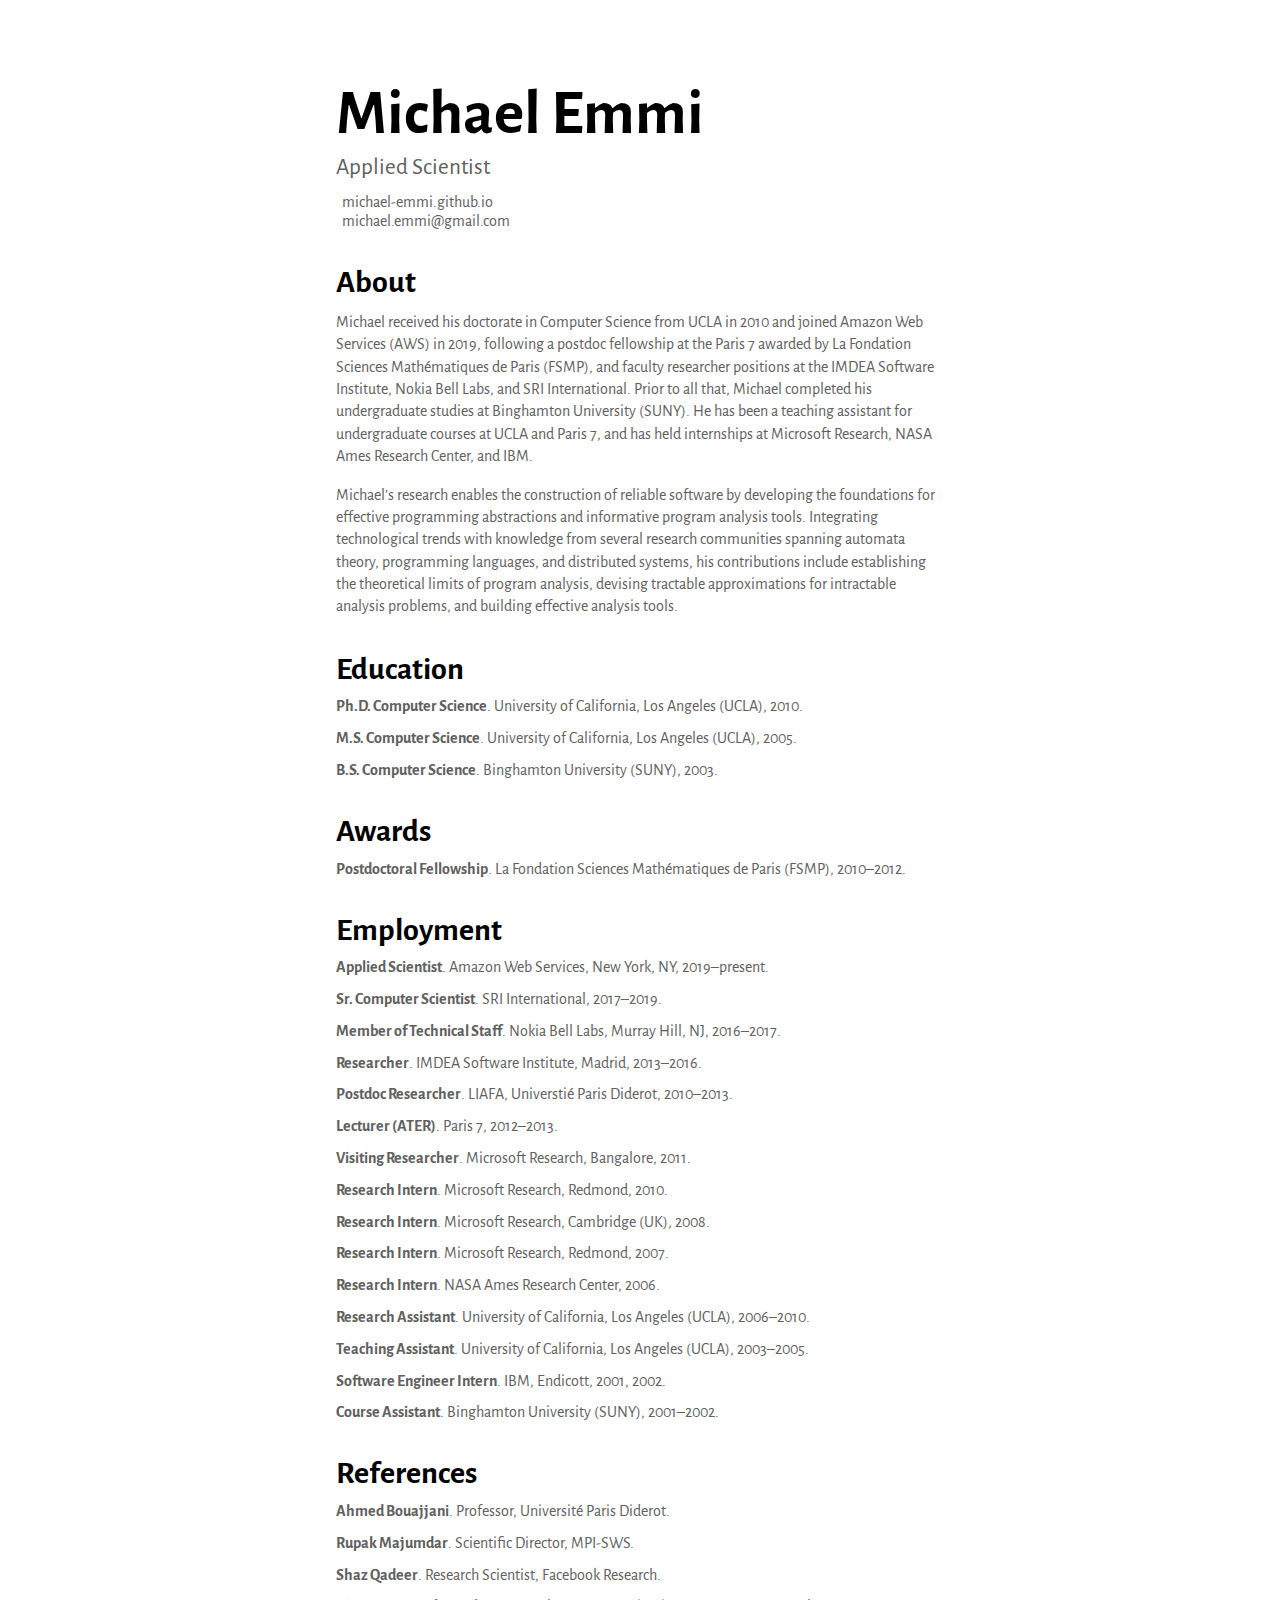
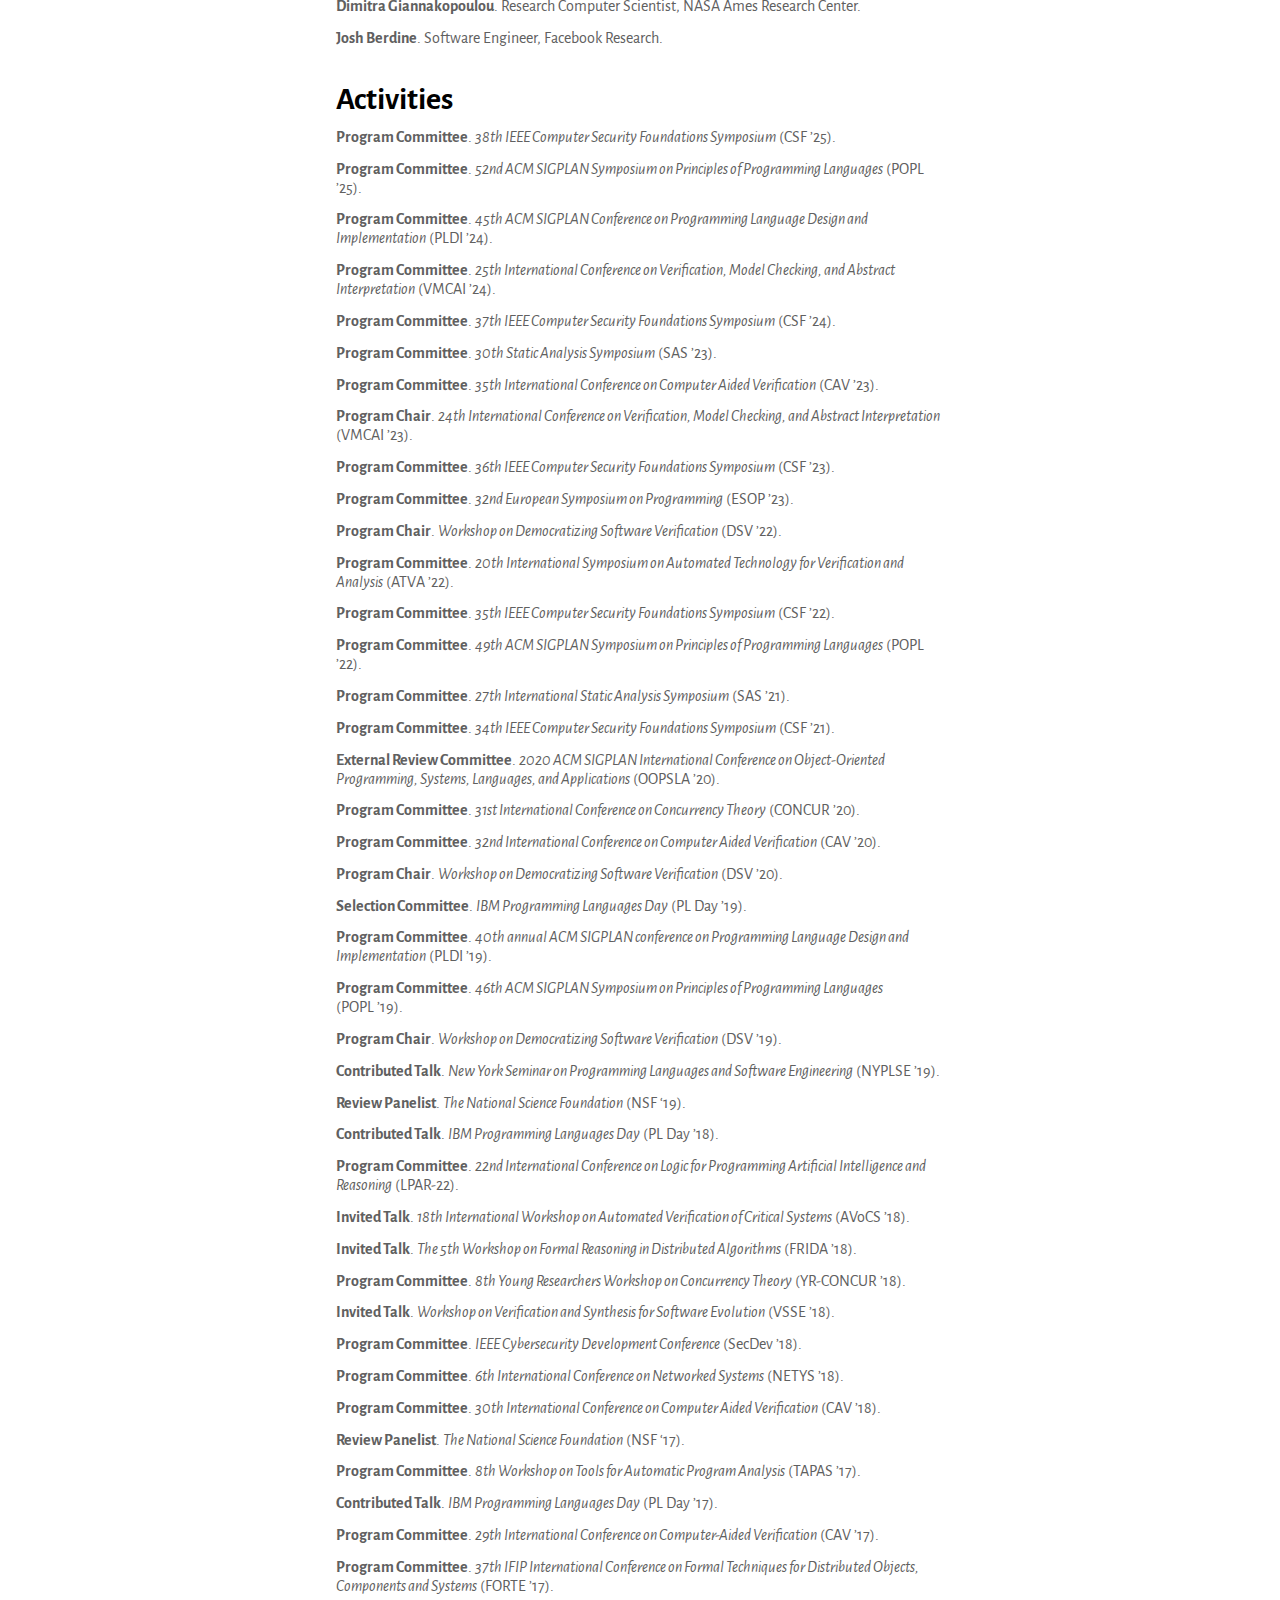
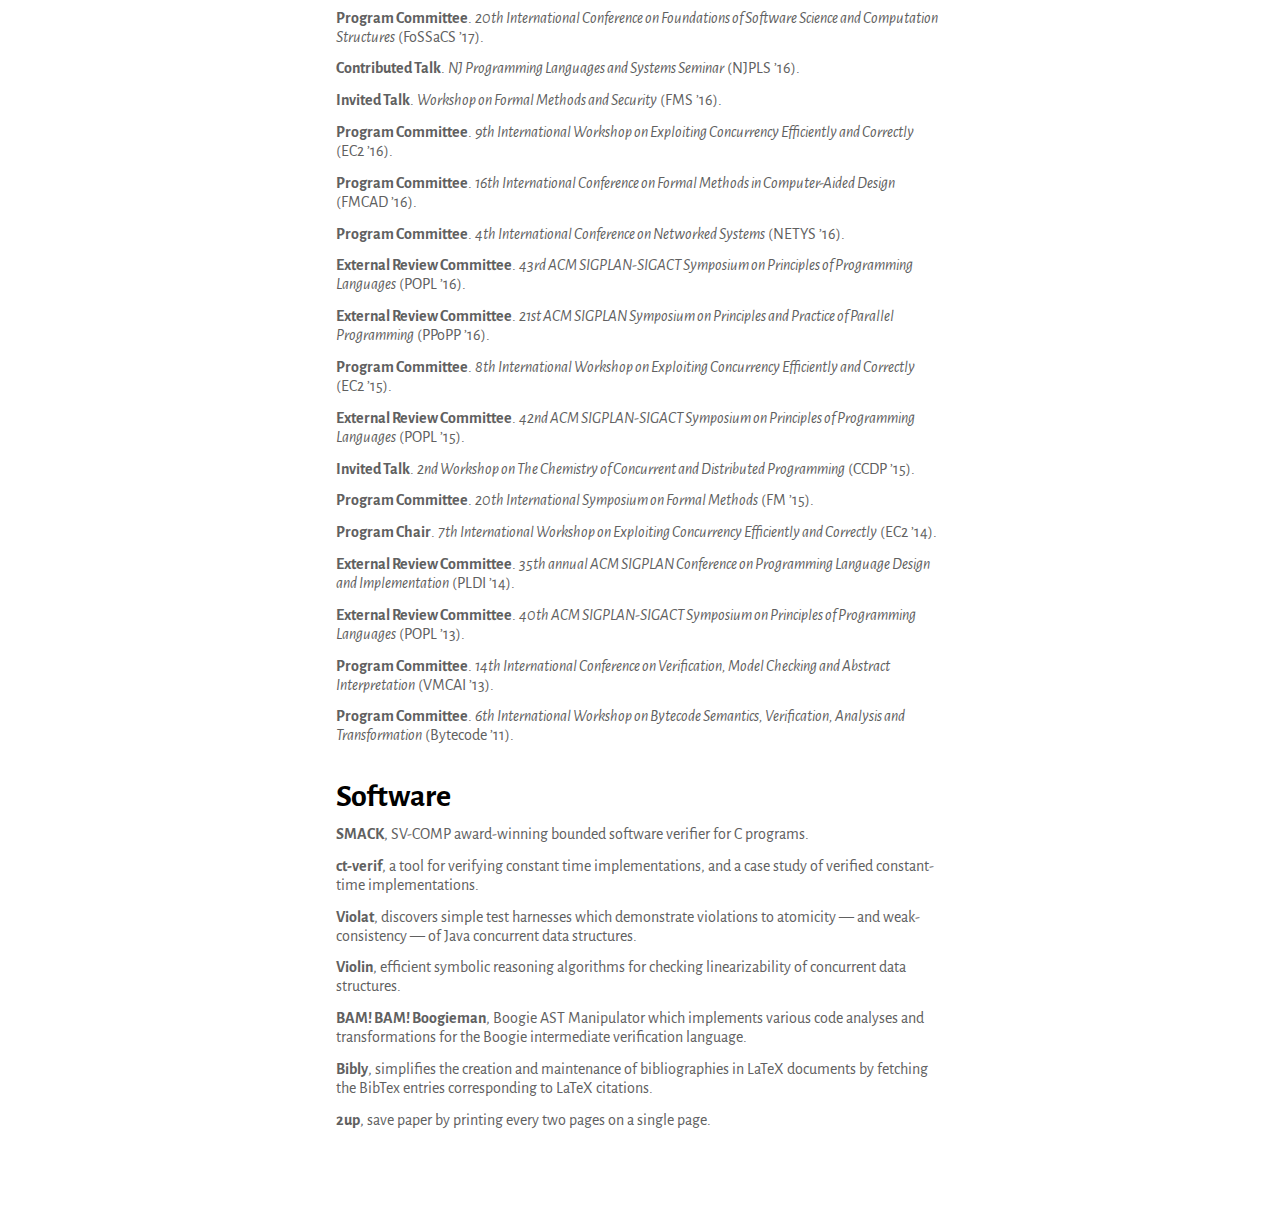
==== commit 48e05c3b: "deploy: 27f0f9fbf0db60f466851d23aa80b6bf728a22e4" ====
--- a/cv-no-publications.html
+++ b/cv-no-publications.html
@@ -135,7 +135,12 @@
       <h2>Activities</h2>
         <div class="item">
           <span class="article-title">Program Committee</span>.
-          <span class="article-volume"><a href="https://popl24.sigplan.org">52nd ACM SIGPLAN Symposium on Principles of Programming Languages</a></span>
+          <span class="article-volume"><a href="https://csf2025.ieee-security.org">38th IEEE Computer Security Foundations Symposium</a></span>
+          (CSF ’25).
+        </div>
+        <div class="item">
+          <span class="article-title">Program Committee</span>.
+          <span class="article-volume"><a href="https://popl25.sigplan.org">52nd ACM SIGPLAN Symposium on Principles of Programming Languages</a></span>
           (POPL ’25).
         </div>
         <div class="item">
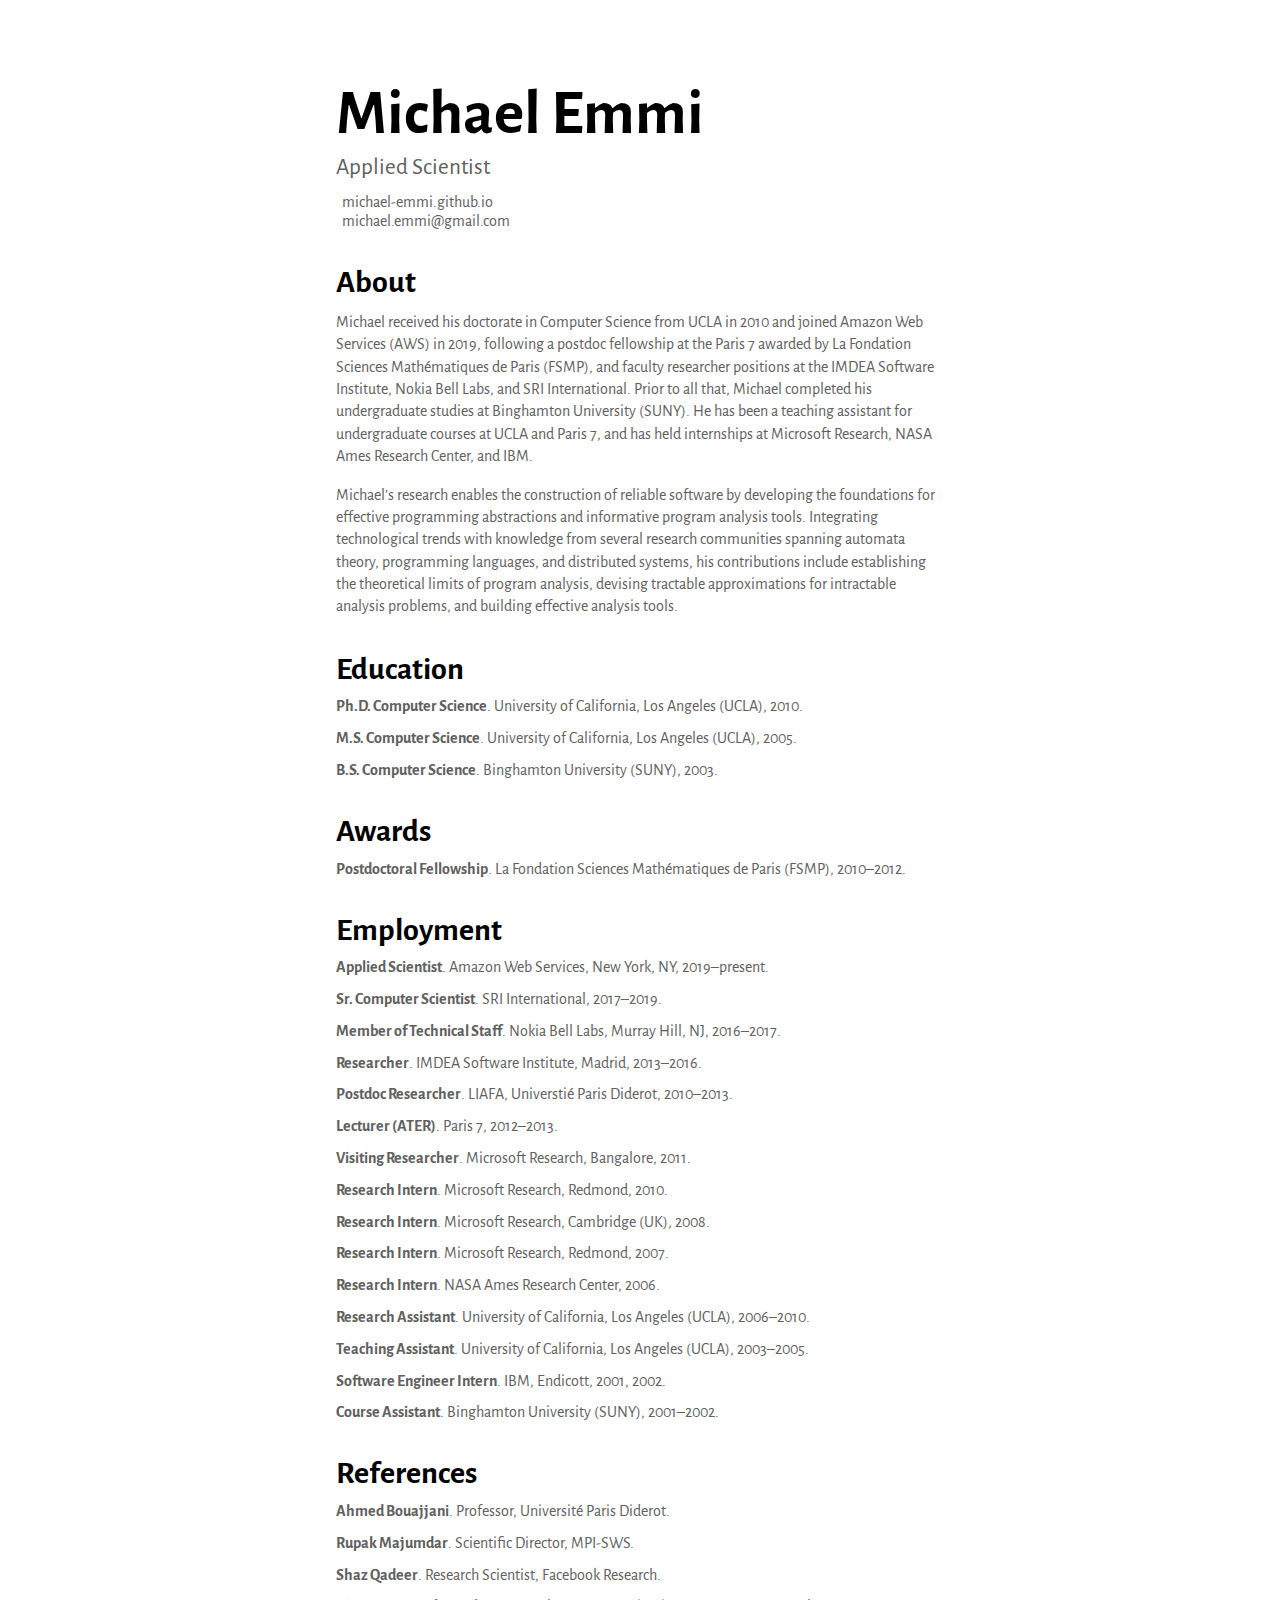
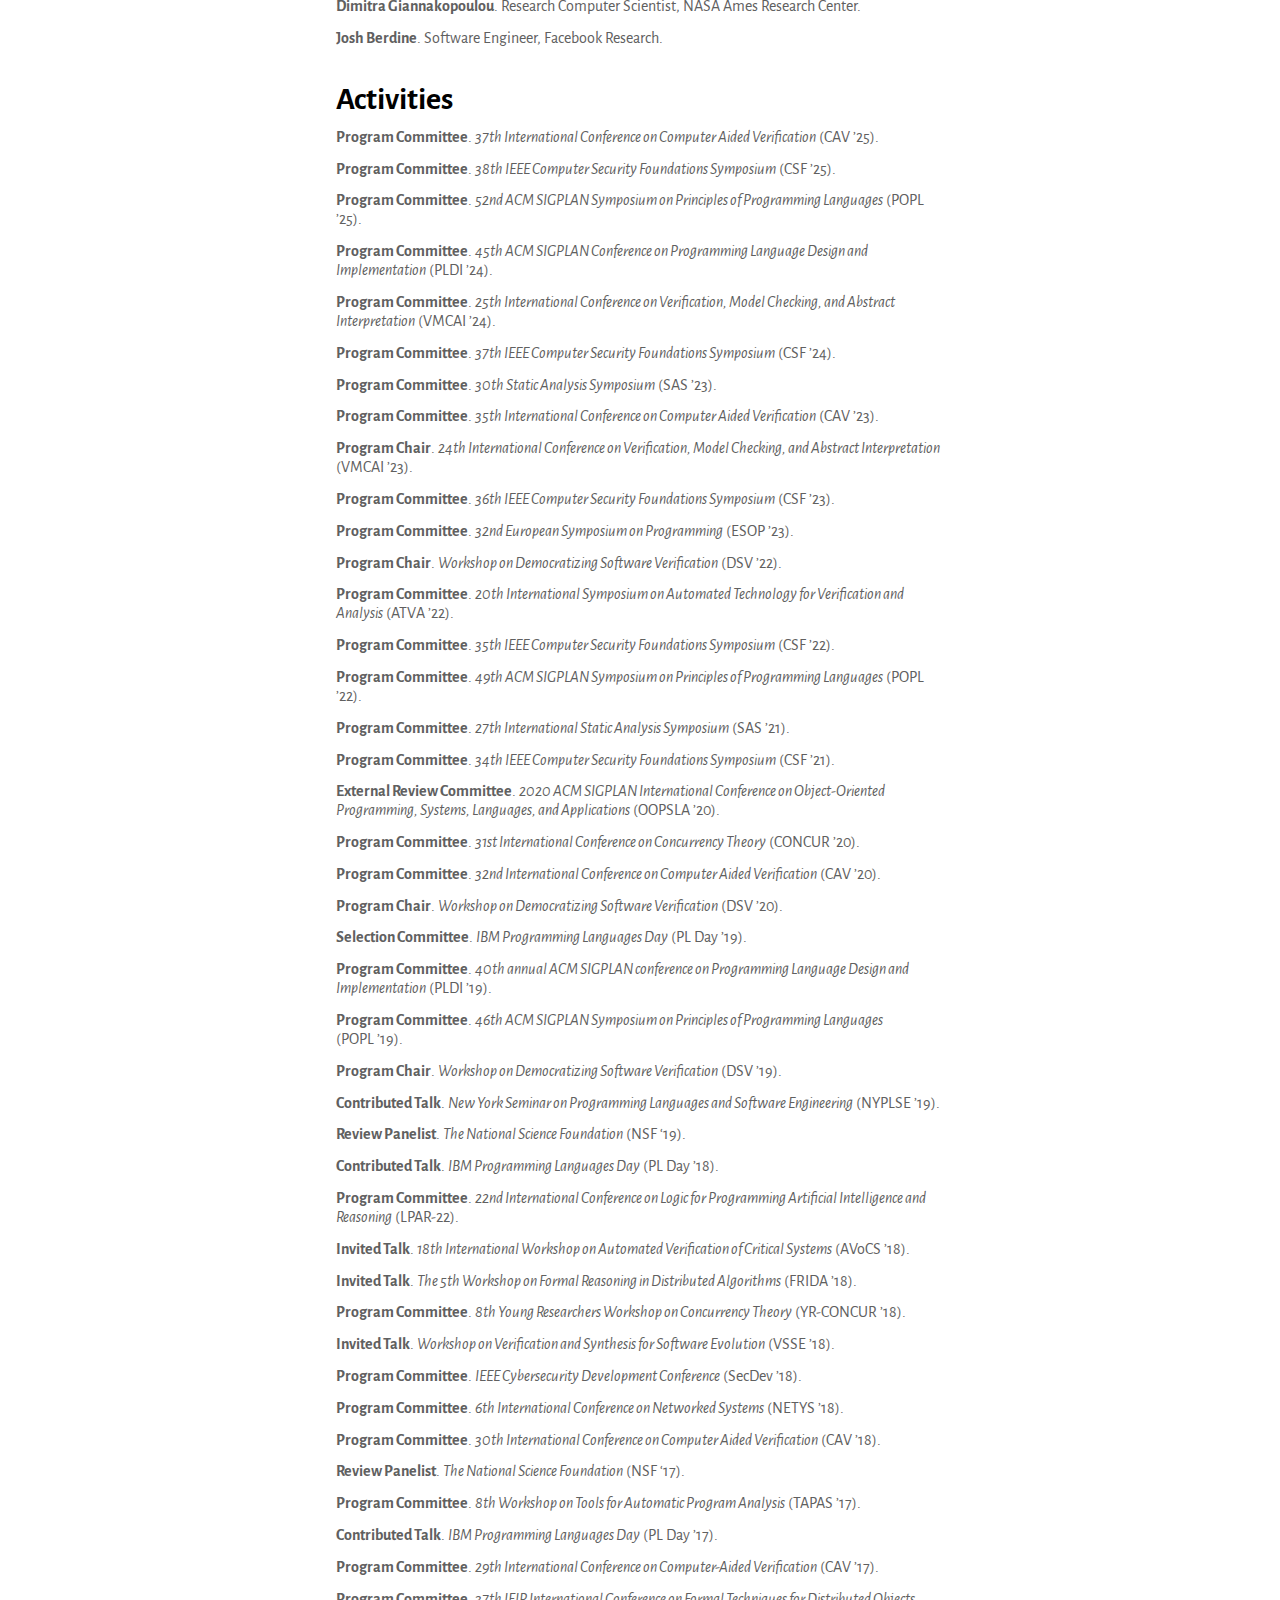
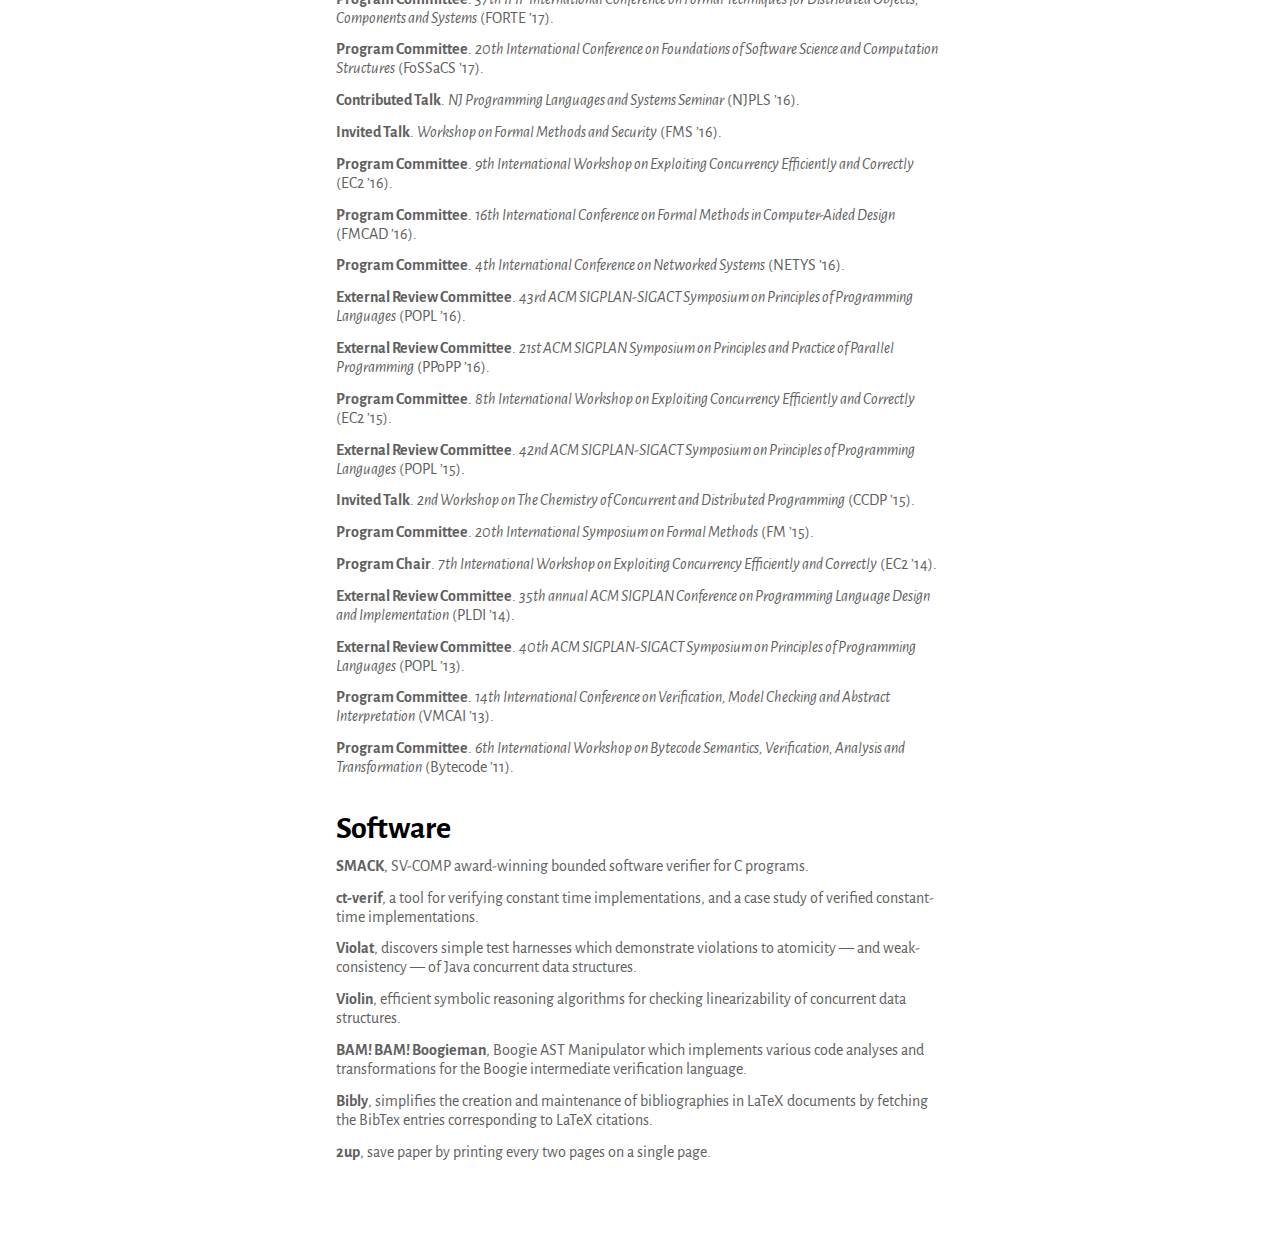
==== commit 3a6c05bd: "deploy: cf7fe63b3f85b40cc60e088d3b6654b8e45ed54b" ====
--- a/cv-no-publications.html
+++ b/cv-no-publications.html
@@ -135,6 +135,11 @@
       <h2>Activities</h2>
         <div class="item">
           <span class="article-title">Program Committee</span>.
+          <span class="article-volume"><a href="https://conferences.i-cav.org/2025/">37th International Conference on Computer Aided Verification</a></span>
+          (CAV ’25).
+        </div>
+        <div class="item">
+          <span class="article-title">Program Committee</span>.
           <span class="article-volume"><a href="https://csf2025.ieee-security.org">38th IEEE Computer Security Foundations Symposium</a></span>
           (CSF ’25).
         </div>
